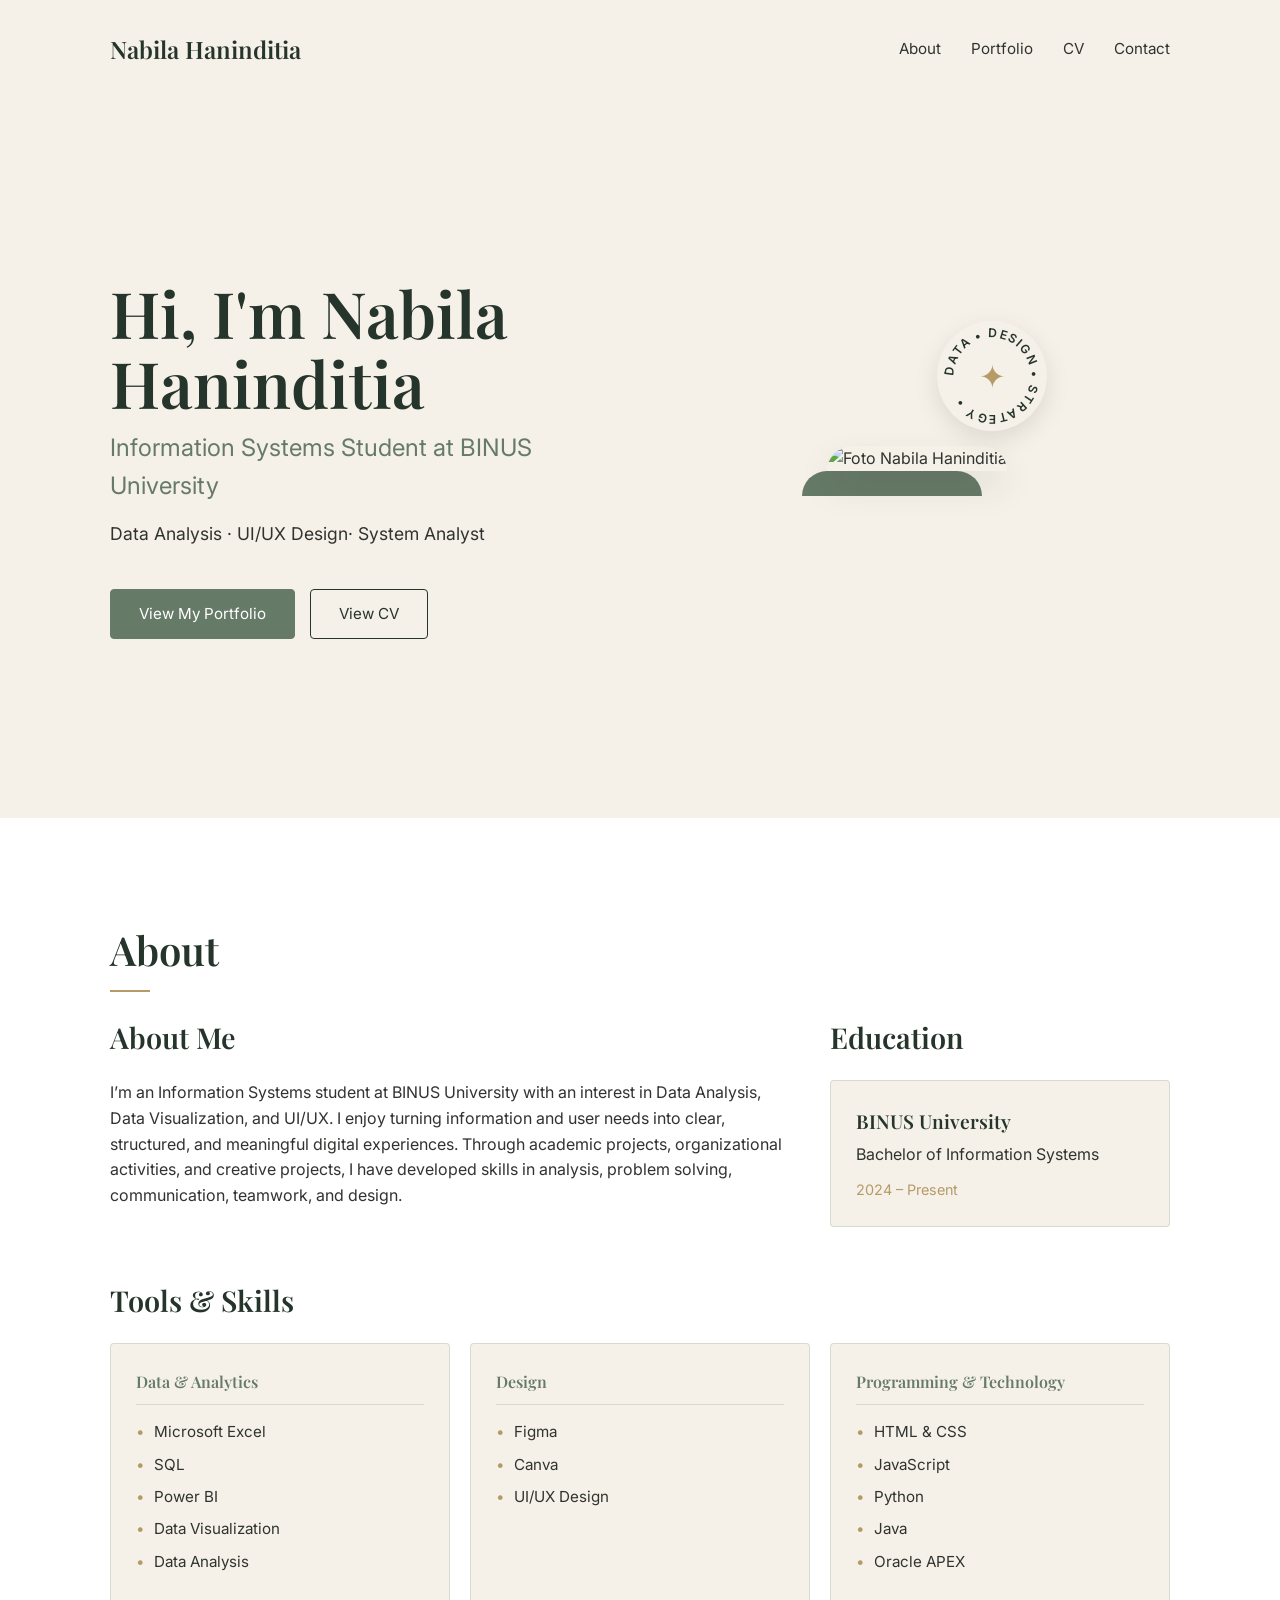
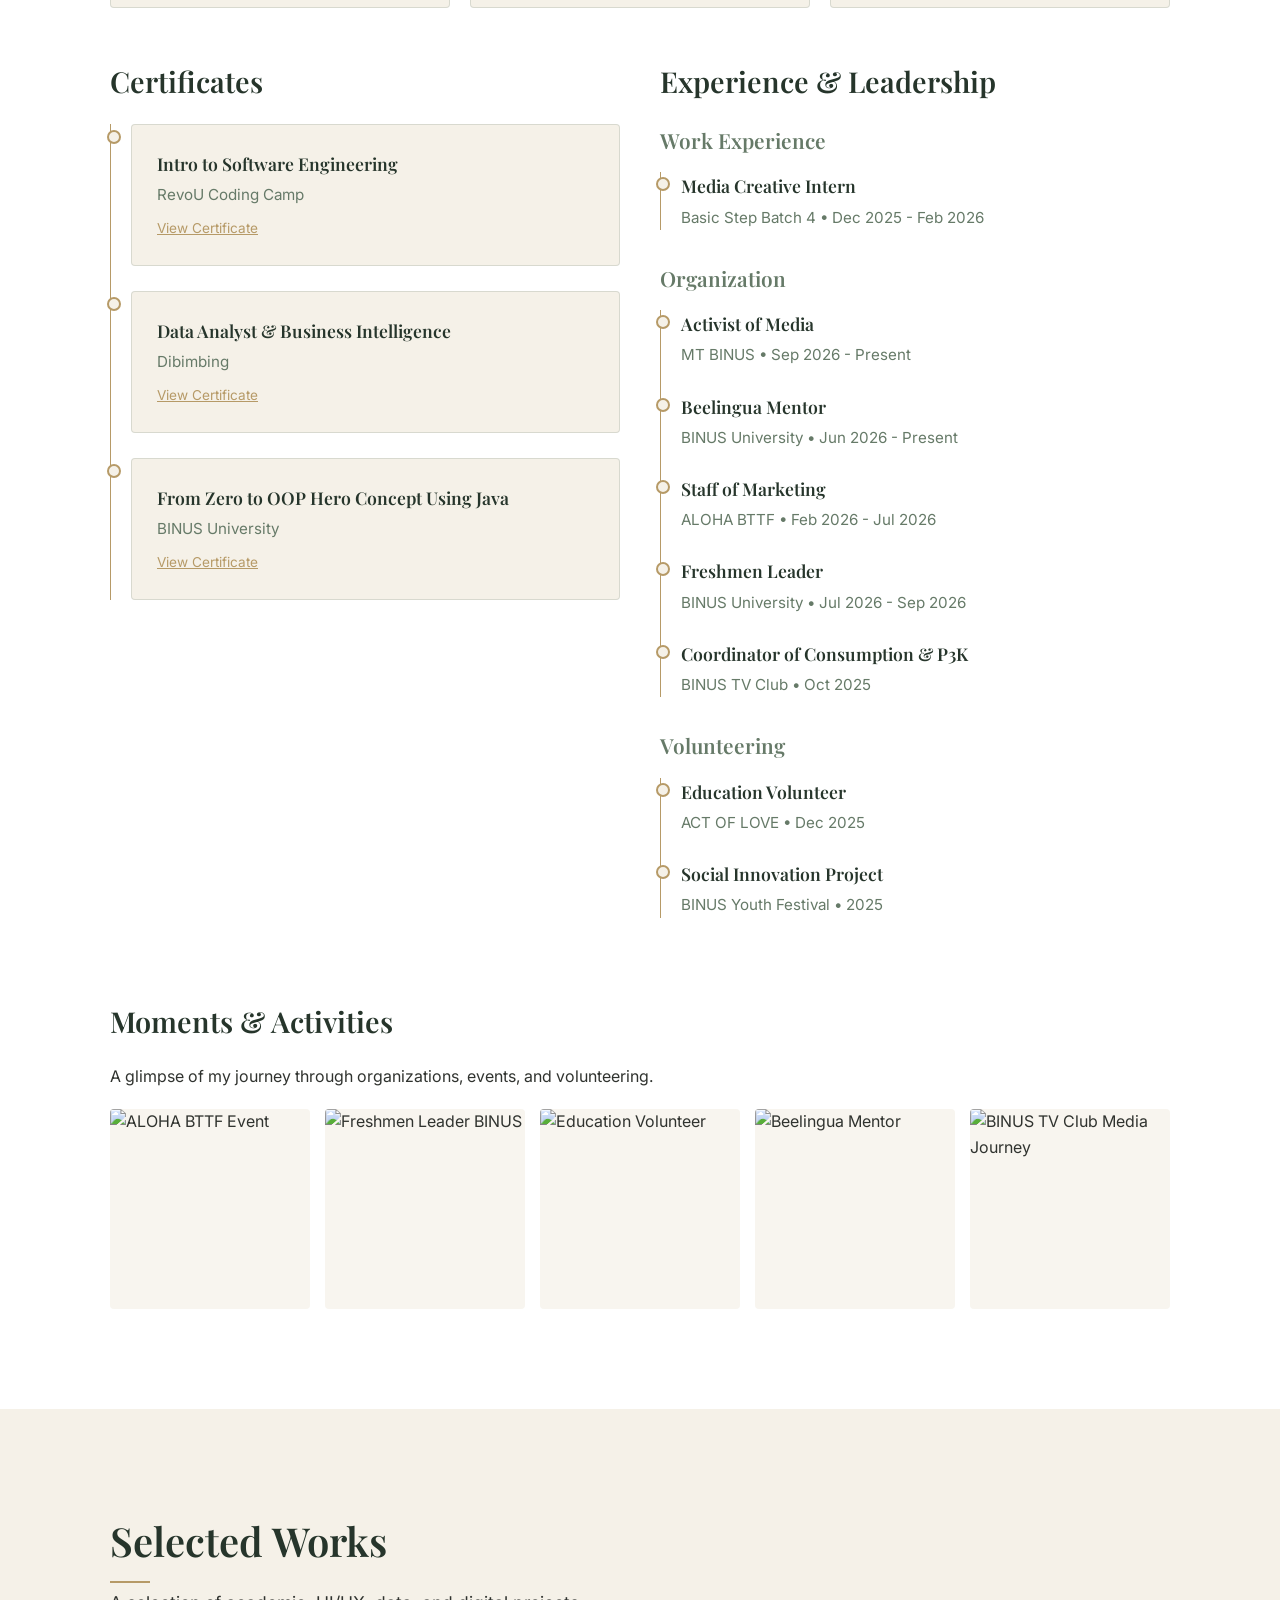
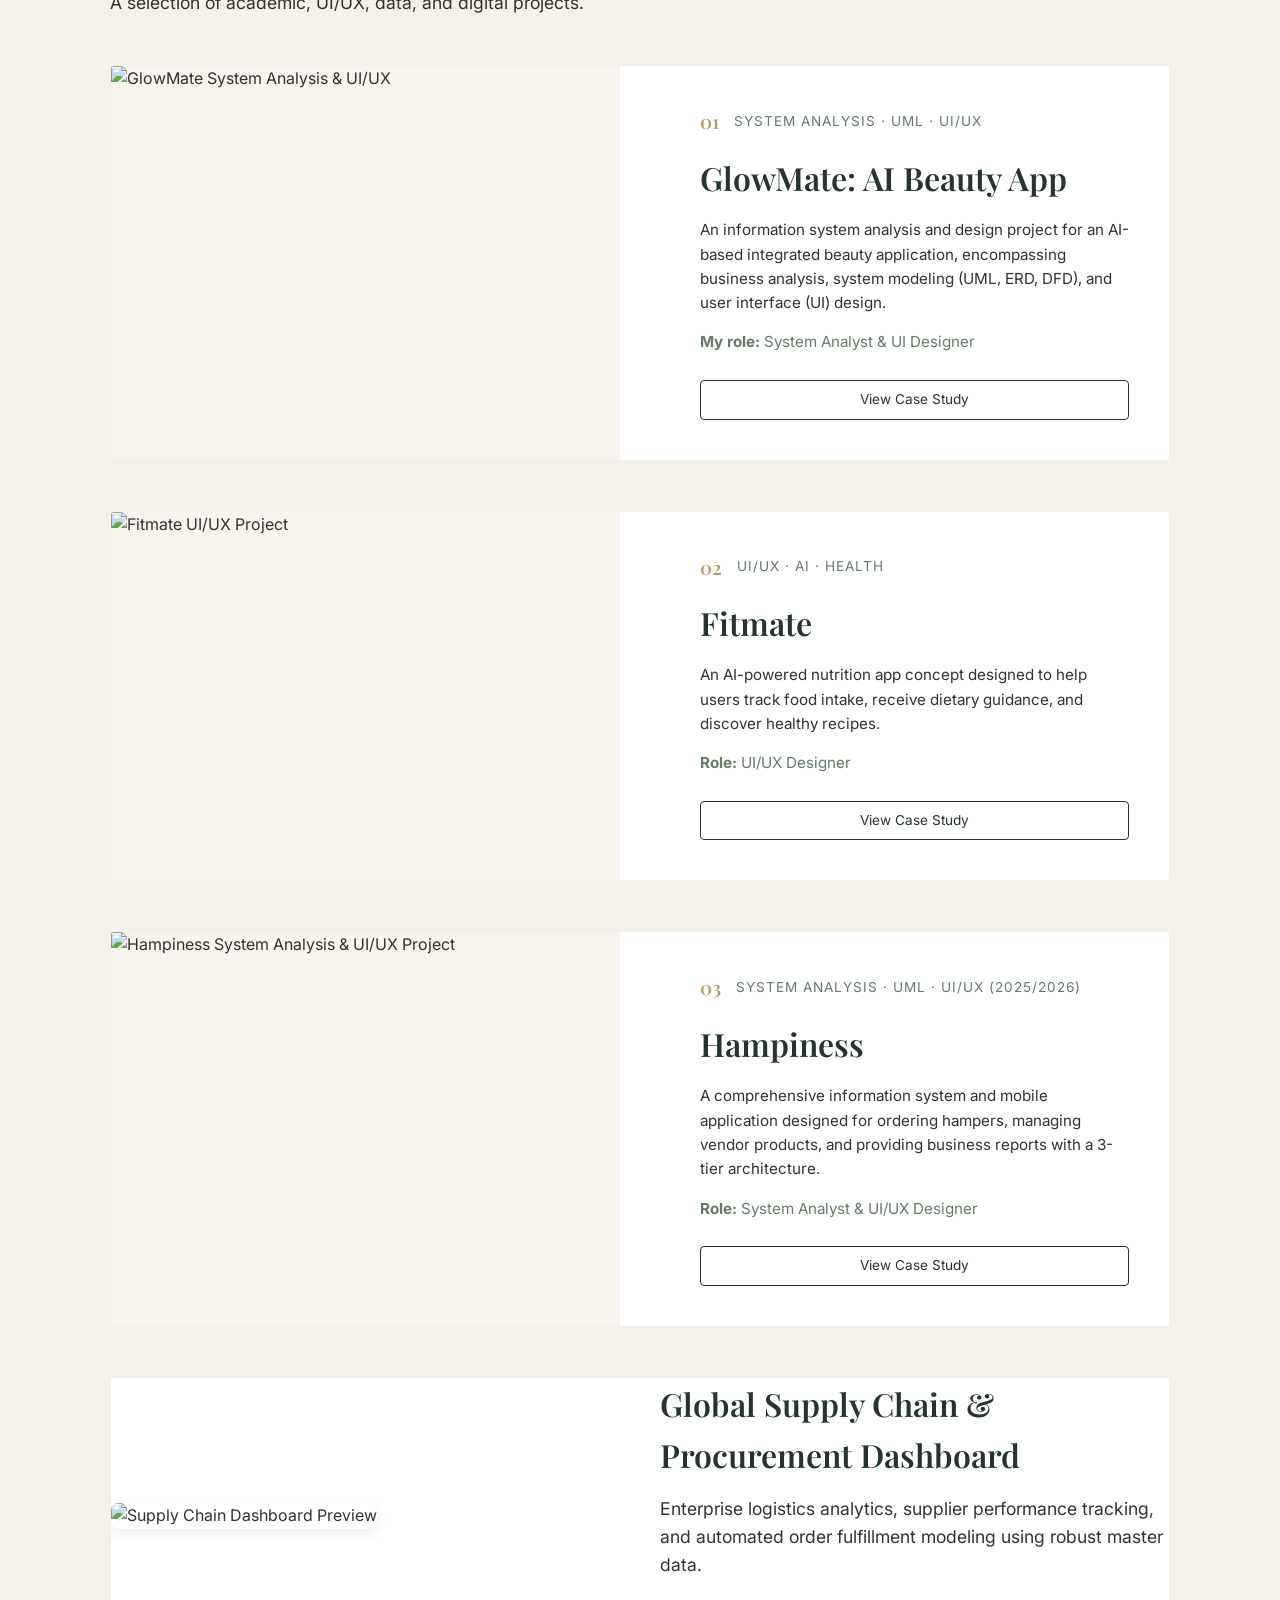
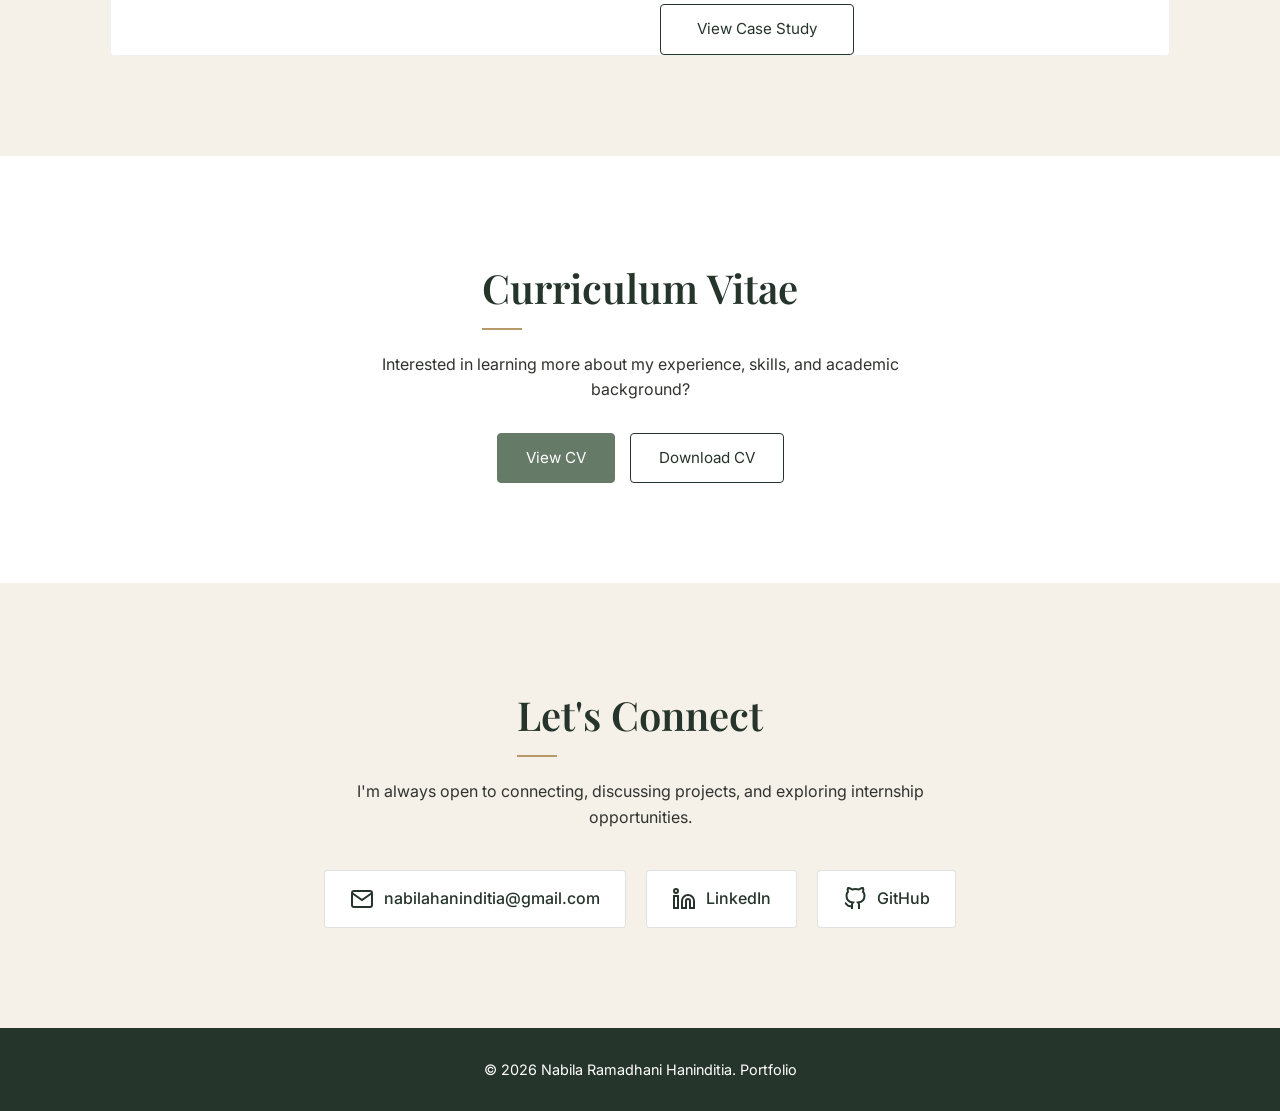
==== index.html @ 264c18af "Add files via upload" ====
<!DOCTYPE html>
<html lang="en">

<head>
    <meta charset="UTF-8">
    <meta name="viewport" content="width=device-width, initial-scale=1.0">
    <title>Nabila Haninditia | Portfolio</title>

    <!-- Google Fonts: Playfair Display (Serif) & Inter (Sans-serif) -->
    <link rel="preconnect" href="https://fonts.googleapis.com">
    <link rel="preconnect" href="https://fonts.gstatic.com" crossorigin>
    <link
        href="https://fonts.googleapis.com/css2?family=Inter:wght@300;400;500&family=Playfair+Display:wght@400;500;600;700&display=swap"
        rel="stylesheet">

    <!-- CSS Link -->
    <link rel="stylesheet" href="style.css">
</head>

<body>

    <!-- NAVBAR (Tidak sticky, scroll natural) -->
    <header class="header" id="header">
        <div class="nav-container">
            <!-- Teks Logo Diubah -->
            <a href="#" class="logo">Nabila Haninditia</a>

            <!-- Mobile Menu Toggle -->
            <div class="menu-toggle" id="mobile-menu">
                <span class="bar"></span>
                <span class="bar"></span>
                <span class="bar"></span>
            </div>

            <nav class="nav-menu" id="nav-menu">
                <ul class="nav-links">
                    <li><a href="#about" class="nav-link">About</a></li>
                    <li><a href="#portfolio" class="nav-link">Portfolio</a></li>
                    <li><a href="#cv" class="nav-link">CV</a></li>
                    <li><a href="#contact" class="nav-link">Contact</a></li>
                </ul>
            </nav>
        </div>
    </header>

    <main>
        <!-- HERO SECTION DENGAN FOTO -->
        <section id="hero" class="hero-section fade-in">
            <div class="hero-content">
                <div class="hero-text">
                    <h1>Hi, I'm Nabila Haninditia</h1>
                    <h2 class="subtitle">Information Systems Student at BINUS University</h2>
                    <p class="focus-areas">Data Analysis · UI/UX Design· System Analyst</p>
                    <div class="hero-buttons">
                        <a href="#portfolio" class="btn btn-primary">View My Portfolio</a>
                        <a href="assets/Nabila_Haninditia_CV.pdf" target="_blank" class="btn btn-outline">View CV</a>
                    </div>
                </div>

                <!-- Tempat Foto Kamu -->
                <!-- Tempat Foto Kamu Bergaya Arch -->
                <div class="hero-image">
                    <div class="image-wrapper">
                        <!-- Foto -->
                        <img src="assets/profile.jpg" alt="Foto Nabila Haninditia">

                        <!-- Circular Badge / Stempel -->
                        <div class="badge">
                            <!-- SVG untuk Teks Melingkar -->
                            <svg viewBox="0 0 100 100" width="100" height="100">
                                <defs>
                                    <path id="circlePath"
                                        d="M 50, 50 m -35, 0 a 35,35 0 1,1 70,0 a 35,35 0 1,1 -70,0" />
                                </defs>
                                <text font-size="11" font-weight="600" fill="#26352B" letter-spacing="1.5">
                                    <textPath href="#circlePath" startOffset="0%">
                                        DATA &bull; DESIGN &bull; STRATEGY &bull;
                                    </textPath>
                                </text>
                            </svg>
                            <!-- Ikon Bintang di Tengah -->
                            <div class="badge-icon">✦</div>
                        </div>
                    </div>
                </div>
        </section>

        <!-- ABOUT SECTION -->
        <section id="about" class="about-section">
            <div class="container">
                <h2 class="section-title fade-in">About</h2>

                <div class="about-grid">
                    <!-- About Me -->
                    <div class="about-block fade-in">
                        <h3>About Me</h3>
                        <p>I’m an Information Systems student at BINUS University with an interest in Data Analysis,
                            Data Visualization, and UI/UX. I enjoy turning information and user needs into clear,
                            structured, and meaningful digital experiences. Through academic projects, organizational
                            activities, and creative projects, I have developed skills in analysis, problem solving,
                            communication, teamwork, and design.</p>
                    </div>

                    <!-- Education -->
                    <div class="about-block fade-in">
                        <h3>Education</h3>
                        <div class="card education-card">
                            <h4>BINUS University</h4>
                            <p>Bachelor of Information Systems</p>
                            <span class="date">2024 – Present</span>
                        </div>
                    </div>
                </div>

                <!-- Tools & Skills -->
                <div class="about-block fade-in" style="margin-bottom: 50px;">
                    <h3>Tools & Skills</h3>
                    <div class="skills-grid">
                        <div class="skill-card">
                            <h4>Data & Analytics</h4>
                            <ul>
                                <li>Microsoft Excel</li>
                                <li>SQL</li>
                                <li>Power BI</li>
                                <li>Data Visualization</li>
                                <li>Data Analysis</li>
                            </ul>
                        </div>
                        <div class="skill-card">
                            <h4>Design</h4>
                            <ul>
                                <li>Figma</li>
                                <li>Canva</li>
                                <li>UI/UX Design</li>
                            </ul>
                        </div>
                        <div class="skill-card">
                            <h4>Programming & Technology</h4>
                            <ul>
                                <li>HTML & CSS</li>
                                <li>JavaScript</li>
                                <li>Python</li>
                                <li>Java</li>
                                <li>Oracle APEX</li>
                            </ul>
                        </div>
                    </div>
                </div>

                <div class="experience-cert-grid">
                    <!-- Certificates -->
                    <div class="about-block fade-in">
                        <h3>Certificates</h3>
                        <div class="timeline">
                            <div class="timeline-item card">
                                <h4>Intro to Software Engineering</h4>
                                <p>RevoU Coding Camp</p>
                                <a href="assets/cert_revou.pdf" class="inline-link">View Certificate</a>
                            </div>
                            <div class="timeline-item card">
                                <h4>Data Analyst & Business Intelligence</h4>
                                <p>Dibimbing</p>
                                <a href="assets/cert_dibimbing.pdf" class="inline-link">View Certificate</a>
                            </div>
                            <div class="timeline-item card">
                                <h4>From Zero to OOP Hero Concept Using Java</h4>
                                <p>BINUS University</p>
                                <a href="assets/cert_binus.pdf" class="inline-link">View Certificate</a>
                            </div>
                        </div>
                    </div>

                    <!-- Experience, Organization & Volunteering -->
                    <div class="about-block fade-in">
                        <h3>Experience & Leadership</h3>

                        <!-- Work Experience -->
                        <h4 class="sub-heading">Work Experience</h4>
                        <div class="timeline">
                            <div class="timeline-item">
                                <h4>Media Creative Intern</h4>
                                <p>Basic Step Batch 4 &bull; Dec 2025 - Feb 2026</p>
                            </div>
                        </div>

                        <!-- Organization -->
                        <h4 class="sub-heading mt-2">Organization</h4>
                        <div class="timeline">
                            <div class="timeline-item">
                                <h4>Activist of Media</h4>
                                <p>MT BINUS &bull; Sep 2026 - Present</p>
                            </div>
                            <div class="timeline-item">
                                <h4>Beelingua Mentor</h4>
                                <p>BINUS University &bull; Jun 2026 - Present</p>
                            </div>
                            <div class="timeline-item">
                                <h4>Staff of Marketing</h4>
                                <p>ALOHA BTTF &bull; Feb 2026 - Jul 2026</p>
                            </div>
                            <div class="timeline-item">
                                <h4>Freshmen Leader</h4>
                                <p>BINUS University &bull; Jul 2026 - Sep 2026</p>
                            </div>
                            <div class="timeline-item">
                                <h4>Coordinator of Consumption & P3K</h4>
                                <p>BINUS TV Club &bull; Oct 2025</p>
                            </div>
                        </div>

                        <!-- Volunteering -->
                        <h4 class="sub-heading mt-2">Volunteering</h4>
                        <div class="timeline">
                            <div class="timeline-item">
                                <h4>Education Volunteer</h4>
                                <p>ACT OF LOVE &bull; Dec 2025</p>
                            </div>
                            <div class="timeline-item">
                                <h4>Social Innovation Project</h4>
                                <p>BINUS Youth Festival &bull; 2025</p>
                            </div>
                        </div>
                    </div>
                </div>

                <!-- Bagian Gallery / Dokumentasi -->
                <div class="about-block fade-in mt-2" style="margin-top: 50px;">
                    <h3>Moments & Activities</h3>
                    <p style="margin-bottom: 20px;">A glimpse of my journey through organizations, events, and
                        volunteering.</p>
                    <div class="gallery-grid">
                        <!-- Foto 1 (Bisa diisi foto ALOHA) -->
                        <div class="gallery-item">
                            <img src="assets/aloha.jpg" alt="ALOHA BTTF Event">
                        </div>
                        <!-- Foto 2 (Bisa diisi foto Freshmen Leader) -->
                        <div class="gallery-item">
                            <img src="assets/freshmen.jpg" alt="Freshmen Leader BINUS">
                        </div>
                        <!-- Foto 3 (Bisa diisi foto Volunteer) -->
                        <div class="gallery-item">
                            <img src="assets/volunteer.jpg" alt="Education Volunteer">
                        </div>
                        <!-- Foto 4 (Bisa diisi foto Beelingua / Kepanitiaan lain) -->
                        <div class="gallery-item">
                            <img src="assets/beelingua.jpg" alt="Beelingua Mentor">
                        </div>
                        <!-- Foto 5 (Bisa diisi foto BINUS TV Club) -->
                        <div class="gallery-item">
                            <img src="assets/binustv.jpg" alt="BINUS TV Club Media Journey">
                        </div>
                    </div>
                </div>
        </section>

        <!-- PORTFOLIO SECTION -->
        <section id="portfolio" class="portfolio-section">
            <div class="container">
                <div class="portfolio-header fade-in">
                    <h2 class="section-title">Selected Works</h2>
                    <p class="section-subtitle">A selection of academic, UI/UX, data, and digital projects.</p>
                </div>

                <div class="projects-grid">
                    <!-- Project 1 -->
                    <div class="project-card fade-in">
                        <div class="project-img-wrapper">
                            <!-- Ganti dengan gambar preview UI GlowMate di folder assets -->
                            <img src="assets/glowmate_preview.jpg" alt="GlowMate System Analysis & UI/UX">
                        </div>
                        <div class="project-content">
                            <div class="project-meta">
                                <span class="project-num">01</span>
                                <span class="project-cat">System Analysis · UML · UI/UX</span>
                            </div>
                            <h3>GlowMate: AI Beauty App</h3>
                            <p>An information system analysis and design project for an AI-based integrated beauty application, encompassing business analysis, system modeling (UML, ERD, DFD), and user interface (UI) design.</p>
                            <p class="role"><strong>My role:</strong> System Analyst & UI Designer</p>

                            <!-- Tombol langsung membuka halaman porto -->
                            <a href="glowmate.html" class="btn btn-outline btn-sm">View Case Study</a>
                                
                        </div>
                    </div>
                    <!-- Project 2 -->
                    <div class="project-card fade-in">
                        <div class="project-img-wrapper">
                            <!-- Masukkan gambar preview Fitmate kamu ke folder assets, misal namanya fitmate.png -->
                            <img src="assets/fitmate.png" alt="Fitmate UI/UX Project">
                        </div>
                        <div class="project-content">
                            <div class="project-meta">
                                <span class="project-num">02</span>
                                <span class="project-cat">UI/UX · AI · Health </span>
                            </div>
                            <h3>Fitmate</h3>
                            <p>An AI-powered nutrition app concept designed to help users track food intake, receive
                                dietary guidance, and discover healthy recipes.</p>

                            <!-- Tambahan detail role & contributors dari desainmu -->
                            <p class="role">
                                <strong>Role:</strong> UI/UX Designer<br>
                            </p>

                            <!-- Tombol langsung membuka file PDF lokal -->
                            <a href="fitmate.html" class="btn btn-outline btn-sm">View Case Study</a>
                        </div>
                    </div>

                    <!-- Project 4 -->

                    <div class="project-card fade-in">
                        <div class="project-img-wrapper">
                            <!-- Simpan screenshot cover Hampiness di folder assets, misal namanya hampiness.png -->
                            <img src="assets/hampiness.png" alt="Hampiness System Analysis & UI/UX Project">
                        </div>
                        <div class="project-content">
                            <div class="project-meta">
                                <span class="project-num">03</span>
                                <span class="project-cat">System Analysis · UML · UI/UX (2025/2026)</span>
                            </div>
                            <h3>Hampiness</h3>
                            <p>A comprehensive information system and mobile application designed for ordering hampers,
                                managing vendor products, and providing business reports with a 3-tier architecture.</p>

                            <!-- Detail Anggota Kelompok dari Laporanmu -->
                            <p class="role">
                                <strong>Role:</strong> System Analyst & UI/UX Designer<br>
                            </p>

                            <!-- Kamu bisa arahkan ke file PDF laporan Hampiness atau Link Figma-nya -->
                            <a href="hampiness.html" class="btn btn-outline btn-sm">View Case Study</a>
                        </div>
                    </div>

                   <!-- KARTU PROYEK: SUPPLY CHAIN (GAMBAR DI KIRI, TEKS DI KANAN) -->
                <div class="project-card" style="display: flex; align-items: center; gap: 40px; flex-wrap: wrap;">
                <!-- Preview Gambar di Kiri -->
                <div class="project-img-container" style="flex: 1; min-width: 300px;">
                    <img src="assets/supplychain_dashboard.png" alt="Supply Chain Dashboard Preview" style="width: 100%; height: auto; border-radius: 8px; box-shadow: 0 4px 12px rgba(0,0,0,0.08);">
                </div>
                
                <!-- Teks & Tombol di Kanan -->
                <div class="project-info" style="flex: 1; min-width: 280px;">
                    <h3 style="font-size: 2rem; margin-bottom: 15px; color: var(--dark-green);">Global Supply Chain & Procurement Dashboard</h3>
                    <p style="font-size: 1.1rem; line-height: 1.6; margin-bottom: 25px; color: var(--text-color);">
                        Enterprise logistics analytics, supplier performance tracking, and automated order fulfillment modeling using robust master data.
                    </p>
                    <div>
                        <div style="margin-top: 25px;">
    <a href="supplychain.html" class="btn btn-outline" style="display: inline-block; padding: 12px 36px;">View Case Study</a>
</div>
                    </div>
                </div>
            </div>
                   
        </section>

        <!-- CV SECTION -->
        <section id="cv" class="cv-section fade-in">
            <div class="container cv-container">
                <h2 class="section-title">Curriculum Vitae</h2>
                <p>Interested in learning more about my experience, skills, and academic background?</p>
                <div class="cv-buttons">
                    <a href="assets/Nabila_Haninditia_CV.pdf" target="_blank" class="btn btn-primary">View CV</a>
                    <a href="assets/Nabila_Haninditia_CV.pdf" download="Nabila_Haninditia_CV.pdf"
                        class="btn btn-outline">Download CV</a>
                </div>
            </div>
        </section>

        <!-- CONTACT SECTION -->
        <section id="contact" class="contact-section fade-in">
            <div class="container contact-container">
                <h2 class="section-title">Let's Connect</h2>
                <p>I'm always open to connecting, discussing projects, and exploring internship opportunities.</p>

                <div class="contact-links">
                    <a href="mailto:nabilahaninditia@gmail.com" class="contact-card">
                        <!-- Email Icon SVG -->
                        <svg width="24" height="24" viewBox="0 0 24 24" fill="none" stroke="currentColor"
                            stroke-width="2">
                            <path d="M4 4h16c1.1 0 2 .9 2 2v12c0 1.1-.9 2-2 2H4c-1.1 0-2-.9-2-2V6c0-1.1.9-2 2-2z">
                            </path>
                            <polyline points="22,6 12,13 2,6"></polyline>
                        </svg>
                        nabilahaninditia@gmail.com
                    </a>
                    <a href="https://www.linkedin.com/in/nabila-haninditia-0bb2b2326/" target="_blank"
                        class="contact-card">
                        <!-- LinkedIn Icon SVG -->
                        <svg width="24" height="24" viewBox="0 0 24 24" fill="none" stroke="currentColor"
                            stroke-width="2">
                            <path d="M16 8a6 6 0 0 1 6 6v7h-4v-7a2 2 0 0 0-2-2 2 2 0 0 0-2 2v7h-4v-7a6 6 0 0 1 6-6z">
                            </path>
                            <rect x="2" y="9" width="4" height="12"></rect>
                            <circle cx="4" cy="4" r="2"></circle>
                        </svg>
                        LinkedIn
                    </a>
                    <a href="https://github.com/" target="_blank" class="contact-card">
                        <!-- GitHub Icon SVG -->
                        <svg width="24" height="24" viewBox="0 0 24 24" fill="none" stroke="currentColor"
                            stroke-width="2">
                            <path
                                d="M9 19c-5 1.5-5-2.5-7-3m14 6v-3.87a3.37 3.37 0 0 0-.94-2.61c3.14-.35 6.44-1.54 6.44-7A5.44 5.44 0 0 0 20 4.77 5.07 5.07 0 0 0 19.91 1S18.73.65 16 2.48a13.38 13.38 0 0 0-7 0C6.27.65 5.09 1 5.09 1A5.07 5.07 0 0 0 5 4.77a5.44 5.44 0 0 0-1.5 3.78c0 5.42 3.3 6.61 6.44 7A3.37 3.37 0 0 0 9 18.13V22">
                            </path>
                        </svg>
                        GitHub
                    </a>
                </div>
            </div>
        </section>
    </main>

    <footer class="footer">
        <p>&copy; 2026 Nabila Ramadhani Haninditia. Portfolio </p>
    </footer>

    <!-- JavaScript Link -->
    <script src="script.js"></script>
</body>

</html>
---- style.css ----
/* --- CSS VARIABLES (Color Palette & Fonts) --- */
:root {
    --bg-color: #F5F1E8;
    /* Warm cream */
    --primary-color: #667A68;
    /* Sage green */
    --dark-green: #26352B;
    /* Muted dark green */
    --gold: #B69A67;
    /* Soft gold */
    --text-color: #30332F;
    /* Dark charcoal */
    --white: #FFFFFF;

    --font-heading: 'Playfair Display', serif;
    --font-body: 'Inter', sans-serif;

    --border-radius: 4px;
    --transition: all 0.3s ease;
}

/* --- RESET & BASE STYLES --- */
* {
    margin: 0;
    padding: 0;
    box-sizing: border-box;
}

body {
    font-family: var(--font-body);
    background-color: var(--bg-color);
    color: var(--text-color);
    line-height: 1.6;
    overflow-x: hidden;
}

html {
    scroll-behavior: smooth;
}

a {
    text-decoration: none;
    color: inherit;
    transition: var(--transition);
}

ul {
    list-style: none;
}

.container {
    max-width: 1100px;
    margin: 0 auto;
    padding: 0 20px;
}

/* --- TYPOGRAPHY --- */
h1,
h2,
h3,
h4,
.logo {
    font-family: var(--font-heading);
    color: var(--dark-green);
    font-weight: 600;
}

.section-title {
    font-size: 2.5rem;
    margin-bottom: 2rem;
    position: relative;
    display: inline-block;
}

.section-title::after {
    content: '';
    position: absolute;
    bottom: -10px;
    left: 0;
    width: 40px;
    height: 2px;
    background-color: var(--gold);
}

.section-subtitle {
    font-size: 1.1rem;
    color: var(--text-color);
    margin-bottom: 3rem;
    margin-top: -1rem;
}

/* --- NAVBAR (Not Sticky) --- */
.header {
    background-color: transparent;
    padding: 30px 0;
    width: 100%;
}

.nav-container {
    max-width: 1100px;
    margin: 0 auto;
    padding: 0 20px;
    display: flex;
    justify-content: space-between;
    align-items: center;
}

.logo {
    font-size: 1.5rem;
    color: var(--dark-green);
}

.nav-menu .nav-links {
    display: flex;
    gap: 30px;
}

.nav-link {
    font-size: 0.95rem;
    position: relative;
    padding-bottom: 5px;
}

.nav-link::after {
    content: '';
    position: absolute;
    width: 0;
    height: 1px;
    bottom: 0;
    left: 0;
    background-color: var(--primary-color);
    transition: var(--transition);
}

.nav-link:hover::after,
.nav-link.active::after {
    width: 100%;
}

.nav-link.active {
    color: var(--primary-color);
}

.menu-toggle {
    display: none;
    flex-direction: column;
    cursor: pointer;
    gap: 5px;
}

.menu-toggle .bar {
    width: 25px;
    height: 2px;
    background-color: var(--dark-green);
    transition: var(--transition);
}

/* --- BUTTONS --- */
.btn {
    display: inline-block;
    padding: 12px 28px;
    font-size: 0.95rem;
    border-radius: var(--border-radius);
    cursor: pointer;
    transition: var(--transition);
    text-align: center;
}

.btn-primary {
    background-color: var(--primary-color);
    color: var(--white);
    border: 1px solid var(--primary-color);
}

.btn-primary:hover {
    background-color: var(--dark-green);
    border-color: var(--dark-green);
}

.btn-outline {
    background-color: transparent;
    color: var(--dark-green);
    border: 1px solid var(--dark-green);
}

.btn-outline:hover {
    background-color: var(--dark-green);
    color: var(--white);
}

.btn-sm {
    padding: 8px 20px;
    font-size: 0.85rem;
}

/* --- HERO SECTION --- */
.hero-section {
    min-height: 80vh;
    display: flex;
    align-items: center;
    padding: 0 20px;
    max-width: 1100px;
    margin: 0 auto;
}

.hero-content {
    display: flex;
    align-items: center;
    justify-content: space-between;
    gap: 50px;
    width: 100%;
}

.hero-text {
    flex: 1.2;
}

.hero-content h1 {
    font-size: 4rem;
    margin-bottom: 10px;
    line-height: 1.1;
}

.hero-content .subtitle {
    font-size: 1.5rem;
    font-weight: 400;
    color: var(--primary-color);
    margin-bottom: 15px;
    font-family: var(--font-body);
}

.hero-content .focus-areas {
    font-size: 1.1rem;
    margin-bottom: 40px;
    color: var(--text-color);
}

.hero-buttons {
    display: flex;
    gap: 15px;
}

/* --- HERO SECTION IMAGE (ARCH STYLE) --- */
.hero-image {
    flex: 1;
    display: flex;
    justify-content: center;
    align-items: center;
    padding-right: 30px;
}

.image-wrapper {
    position: relative;
    display: inline-block;
}

/* Latar Belakang Arch (Lengkungan Sage Green) */
.image-wrapper::before {
    content: '';
    position: absolute;
    width: 100%;
    height: 100%;
    background-color: var(--primary-color);
    border-radius: 150px 150px 0 0;
    /* Ujung atas melengkung, bawah kotak */
    top: 25px;
    left: -25px;
    z-index: 0;
}

.image-wrapper img {
    width: 300px;
    height: 400px;
    object-fit: cover;
    border-radius: 150px 150px 0 0;
    /* Mengikuti lengkungan */
    position: relative;
    z-index: 1;
    box-shadow: 0 15px 35px rgba(38, 53, 43, 0.1);
}

/* Badge Stempel Melingkar */
.badge {
    position: absolute;
    right: -40px;
    bottom: 40px;
    width: 110px;
    height: 110px;
    background-color: var(--bg-color);
    /* Warna putih/cream */
    border-radius: 50%;
    z-index: 2;
    display: flex;
    align-items: center;
    justify-content: center;
    box-shadow: 0 8px 25px rgba(0, 0, 0, 0.1);
}

/* Animasi putar untuk teks di stempel */
.badge svg {
    position: absolute;
    width: 100%;
    height: 100%;
    animation: spinText 15s linear infinite;
}

.badge-icon {
    color: var(--gold);
    /* Bintang warna emas */
    font-size: 2rem;
    position: relative;
    z-index: 3;
}

/* Keyframe untuk putaran */
@keyframes spinText {
    0% {
        transform: rotate(0deg);
    }

    100% {
        transform: rotate(360deg);
    }
}

/* --- ABOUT SECTION --- */
.about-section {
    padding: 100px 0;
    background-color: var(--white);
}

.about-grid {
    display: grid;
    grid-template-columns: 2fr 1fr;
    gap: 40px;
    margin-bottom: 50px;
}

.about-block h3 {
    font-size: 1.8rem;
    margin-bottom: 20px;
    color: var(--dark-green);
}

.card {
    background-color: var(--bg-color);
    padding: 25px;
    border: 1px solid rgba(102, 122, 104, 0.2);
    border-radius: var(--border-radius);
    transition: var(--transition);
}

.card:hover {
    transform: translateY(-5px);
    box-shadow: 0 10px 20px rgba(38, 53, 43, 0.05);
}

.education-card h4 {
    font-size: 1.2rem;
    margin-bottom: 5px;
}

.education-card .date {
    display: block;
    margin-top: 10px;
    font-size: 0.9rem;
    color: var(--gold);
}

.skills-grid {
    display: grid;
    grid-template-columns: repeat(auto-fit, minmax(250px, 1fr));
    gap: 20px;
}

.skill-card {
    background-color: var(--bg-color);
    padding: 25px;
    border: 1px solid rgba(102, 122, 104, 0.2);
    border-radius: var(--border-radius);
}

.skill-card h4 {
    margin-bottom: 15px;
    color: var(--primary-color);
    border-bottom: 1px solid rgba(102, 122, 104, 0.2);
    padding-bottom: 10px;
}

.skill-card ul li {
    margin-bottom: 8px;
    font-size: 0.95rem;
    display: flex;
    align-items: center;
}

.skill-card ul li::before {
    content: '•';
    color: var(--gold);
    margin-right: 10px;
}

.experience-cert-grid {
    display: grid;
    grid-template-columns: 1fr 1fr;
    gap: 40px;
}

.timeline {
    border-left: 1px solid var(--gold);
    padding-left: 20px;
    margin-bottom: 30px;
}

.timeline-item {
    position: relative;
    margin-bottom: 25px;
}

.timeline-item::before {
    content: '';
    position: absolute;
    left: -25.5px;
    top: 5px;
    width: 10px;
    height: 10px;
    background-color: var(--bg-color);
    border: 2px solid var(--gold);
    border-radius: 50%;
}

.timeline-item h4 {
    font-size: 1.1rem;
    margin-bottom: 5px;
}

.timeline-item p {
    font-size: 0.95rem;
    color: var(--primary-color);
}

.inline-link {
    font-size: 0.85rem;
    color: var(--gold);
    text-decoration: underline;
    margin-top: 10px;
    display: inline-block;
}

.inline-link:hover {
    color: var(--dark-green);
}

.sub-heading {
    font-size: 1.3rem;
    margin-bottom: 15px;
    color: var(--primary-color);
}

.mt-2 {
    margin-top: 2rem;
}

/* --- GALLERY SECTION --- */
.gallery-grid {
    display: grid;
    grid-template-columns: repeat(auto-fit, minmax(200px, 1fr));
    gap: 15px;
    margin-top: 20px;
}

.gallery-item {
    border-radius: var(--border-radius);
    overflow: hidden;
    height: 200px;
    background-color: rgba(182, 154, 103, 0.1);
}

.gallery-item img {
    width: 100%;
    height: 100%;
    object-fit: cover;
    transition: transform 0.5s ease;
}

.gallery-item:hover img {
    transform: scale(1.05);
}

/* --- PORTFOLIO SECTION --- */
.portfolio-section {
    padding: 100px 0;
}

.projects-grid {
    display: flex;
    flex-direction: column;
    gap: 50px;
}

.project-card {
    display: grid;
    grid-template-columns: 1fr 1fr;
    gap: 40px;
    background-color: var(--white);
    border: 1px solid rgba(102, 122, 104, 0.1);
    border-radius: var(--border-radius);
    overflow: hidden;
    transition: var(--transition);
}

.project-card:hover {
    transform: translateY(-5px);
    box-shadow: 0 15px 30px rgba(38, 53, 43, 0.05);
}

.project-img-wrapper {
    width: 100%;
    height: 100%;
    min-height: 300px;
    background-color: rgba(182, 154, 103, 0.1);
    position: relative;
    overflow: hidden;
}

.project-img-wrapper img {
    width: 100%;
    height: 100%;
    object-fit: cover;
    transition: transform 0.5s ease;
}

.project-card:hover .project-img-wrapper img {
    transform: scale(1.05);
}

.project-content {
    padding: 40px;
    display: flex;
    flex-direction: column;
    justify-content: center;
}

.project-meta {
    display: flex;
    align-items: center;
    gap: 15px;
    margin-bottom: 15px;
}

.project-num {
    font-family: var(--font-heading);
    font-size: 1.2rem;
    color: var(--gold);
    font-weight: 600;
}

.project-cat {
    font-size: 0.85rem;
    text-transform: uppercase;
    letter-spacing: 1px;
    color: var(--primary-color);
}

.project-content h3 {
    font-size: 2rem;
    margin-bottom: 15px;
}

.project-content p {
    margin-bottom: 15px;
    font-size: 0.95rem;
}

.project-content .role {
    color: var(--primary-color);
    margin-bottom: 25px;
}

/* --- CV SECTION --- */
.cv-section {
    padding: 100px 0;
    background-color: var(--white);
    text-align: center;
}

.cv-container p {
    max-width: 600px;
    margin: 0 auto 30px auto;
}

.cv-buttons {
    display: flex;
    justify-content: center;
    gap: 15px;
}

/* --- CONTACT SECTION --- */
.contact-section {
    padding: 100px 0;
    text-align: center;
}

.contact-container p {
    max-width: 600px;
    margin: 0 auto 40px auto;
}

.contact-links {
    display: flex;
    justify-content: center;
    gap: 20px;
    flex-wrap: wrap;
}

.contact-card {
    display: flex;
    align-items: center;
    gap: 10px;
    padding: 15px 25px;
    background-color: var(--white);
    border: 1px solid rgba(102, 122, 104, 0.2);
    border-radius: var(--border-radius);
    color: var(--dark-green);
    font-weight: 500;
    transition: var(--transition);
}

.contact-card:hover {
    background-color: var(--primary-color);
    color: var(--white);
    border-color: var(--primary-color);
    transform: translateY(-3px);
}

/* --- FOOTER --- */
.footer {
    text-align: center;
    padding: 30px;
    background-color: var(--dark-green);
    color: var(--white);
    font-size: 0.9rem;
}

/* --- ANIMATIONS --- */
.fade-in {
    opacity: 0;
    transform: translateY(30px);
    transition: opacity 0.8s ease, transform 0.8s ease;
}

.fade-in.visible {
    opacity: 1;
    transform: translateY(0);
}

/* --- RESPONSIVE DESIGN --- */
@media screen and (max-width: 900px) {

    .about-grid,
    .experience-cert-grid {
        grid-template-columns: 1fr;
    }

    .project-card {
        grid-template-columns: 1fr;
    }

    .project-img-wrapper {
        min-height: 250px;
    }
}

@media screen and (max-width: 768px) {
    .hero-content h1 {
        font-size: 3rem;
    }

    .menu-toggle {
        display: flex;
        z-index: 100;
    }

    .nav-menu {
        position: fixed;
        top: 0;
        right: -100%;
        width: 100%;
        height: 100vh;
        background-color: var(--bg-color);
        display: flex;
        flex-direction: column;
        justify-content: center;
        align-items: center;
        transition: 0.4s ease;
        z-index: 99;
    }

    .nav-menu.active {
        right: 0;
    }

    .nav-menu .nav-links {
        flex-direction: column;
        text-align: center;
        gap: 40px;
    }

    .nav-link {
        font-size: 1.5rem;
        font-family: var(--font-heading);
    }

    .menu-toggle.active .bar:nth-child(1) {
        transform: translateY(7px) rotate(45deg);
    }

    .menu-toggle.active .bar:nth-child(2) {
        opacity: 0;
    }

    .menu-toggle.active .bar:nth-child(3) {
        transform: translateY(-7px) rotate(-45deg);
    }
}

@media screen and (max-width: 480px) {

    .hero-buttons,
    .cv-buttons {
        flex-direction: column;
        width: 100%;
    }

    .contact-links {
        flex-direction: column;
    }

    .hero-content h1 {
        font-size: 2.5rem;
    }
}

/* --- UI SHOWCASE GRID (BERJAJAR 3) --- */
/* --- UI SHOWCASE GRID (MENYESUAIKAN JUMLAH ITEM & CENTERED) --- */
.ui-showcase-grid {
    display: flex;
    justify-content: center; /* Membuat konten di dalamnya otomatis rata tengah */
    align-items: center;
    gap: 30px; /* Jarak antar kotak HP */
    flex-wrap: wrap; /* Supaya turun ke bawah secara rapi jika diakses dari layar HP */
    margin: 40px 0;
}

.ui-showcase-item {
    background-color: var(--bg-color);
    padding: 15px;
    border-radius: var(--border-radius);
    text-align: center;
    border: 1px solid rgba(102, 122, 104, 0.15);
    width: 280px; /* Mengunci lebar kotak kartu agar seragam dan rapi */
}

.ui-showcase-item img {
    width: 100%;
    height: auto;
    border-radius: 4px;
}

.ui-showcase-item p {
    font-size: 0.9rem;
    color: var(--primary-color);
    margin-top: 12px;
    font-weight: 500;
}

/* Responsif untuk HP: Berubah jadi 1 kolom ke bawah jika layar sempit */
@media screen and (max-width: 768px) {
    .ui-showcase-grid {
        grid-template-columns: 1fr;
    }
}

/* --- DESKTOP DASHBOARD CONTAINER --- */
.desktop-showcase {
    background-color: var(--bg-color);
    padding: 15px;
    border-radius: var(--border-radius);
    margin: 40px 0;
    text-align: center;
    border: 1px solid rgba(102, 122, 104, 0.15);
}

.desktop-showcase img {
    width: 100%;
    height: auto; /* Menjaga agar tinggi gambar proporsional sesuai aslinya */
    max-height: none; /* Memastikan tidak ada batasan tinggi yang memotong gambar */
    object-fit: contain;
    border-radius: 4px;
    display: block;
}

.desktop-showcase p {
    font-size: 0.9rem;
    color: var(--primary-color);
    margin-top: 12px;
    font-weight: 500;
}
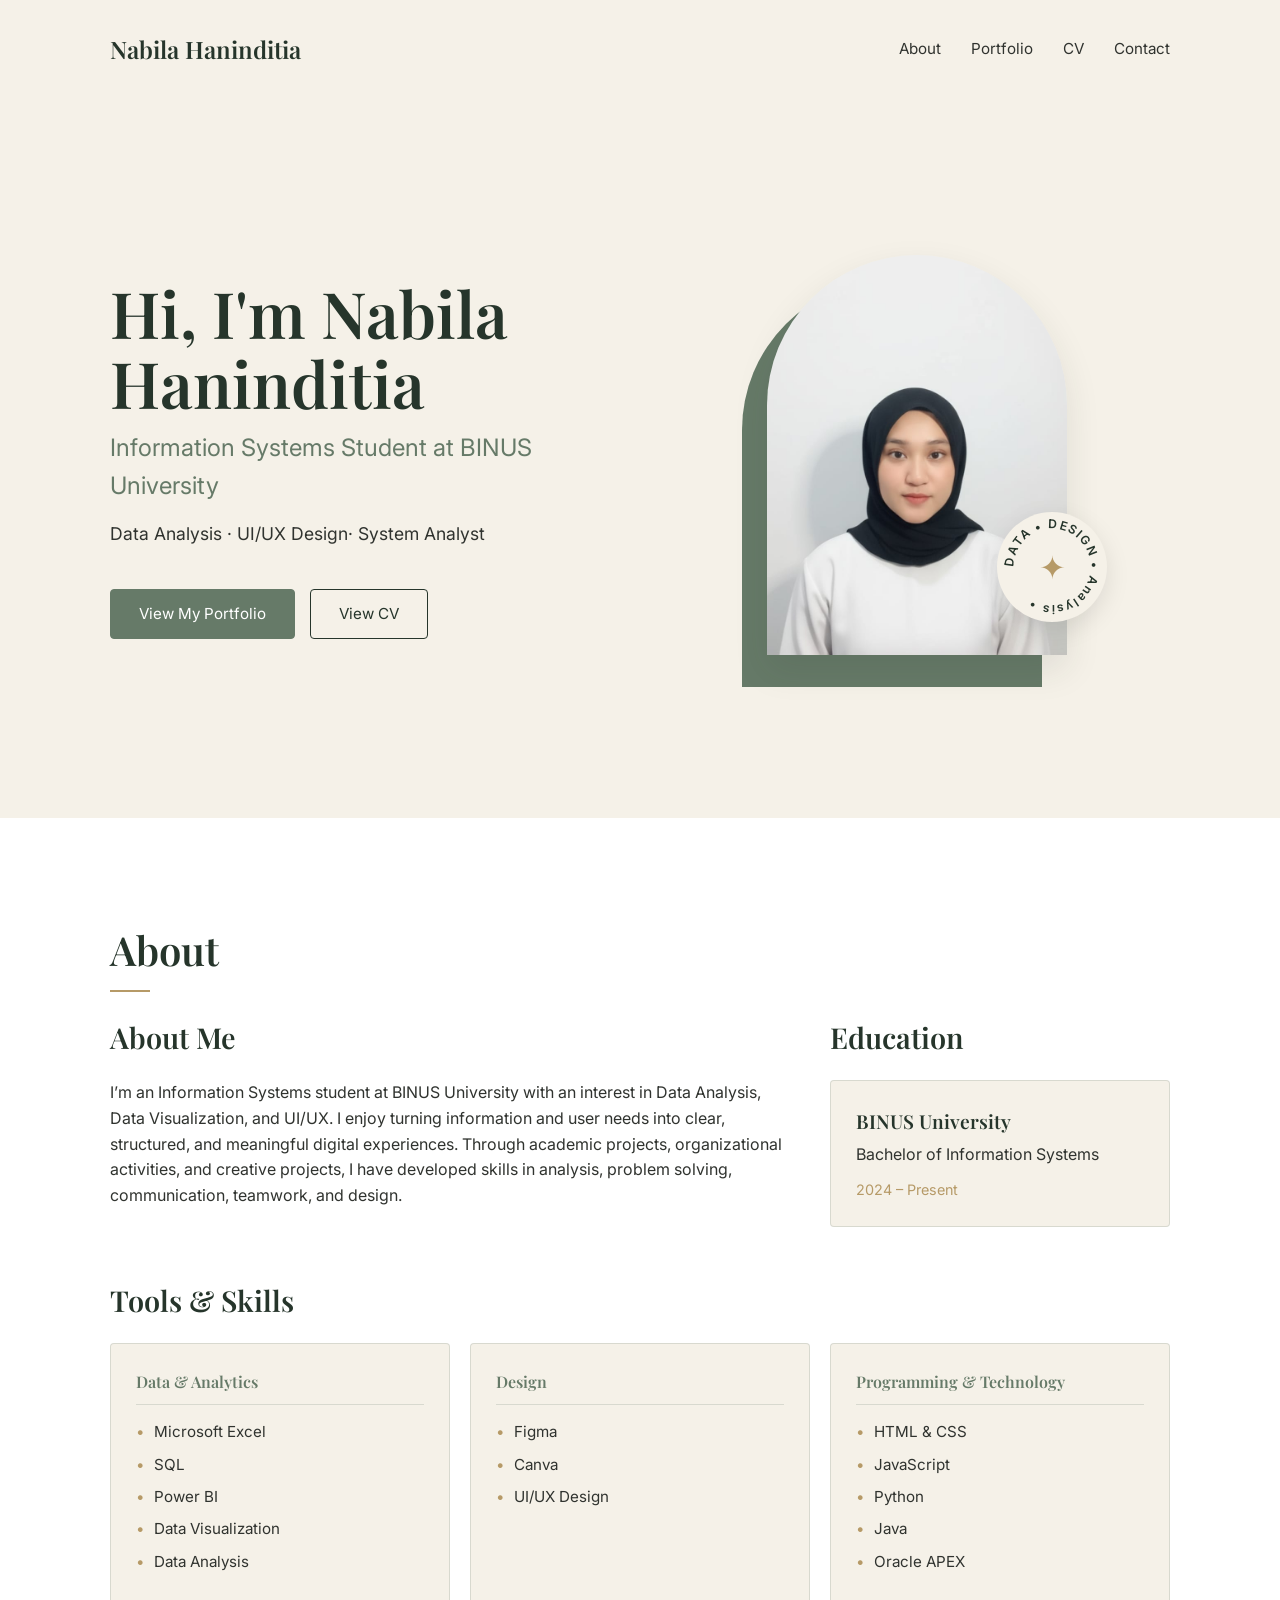
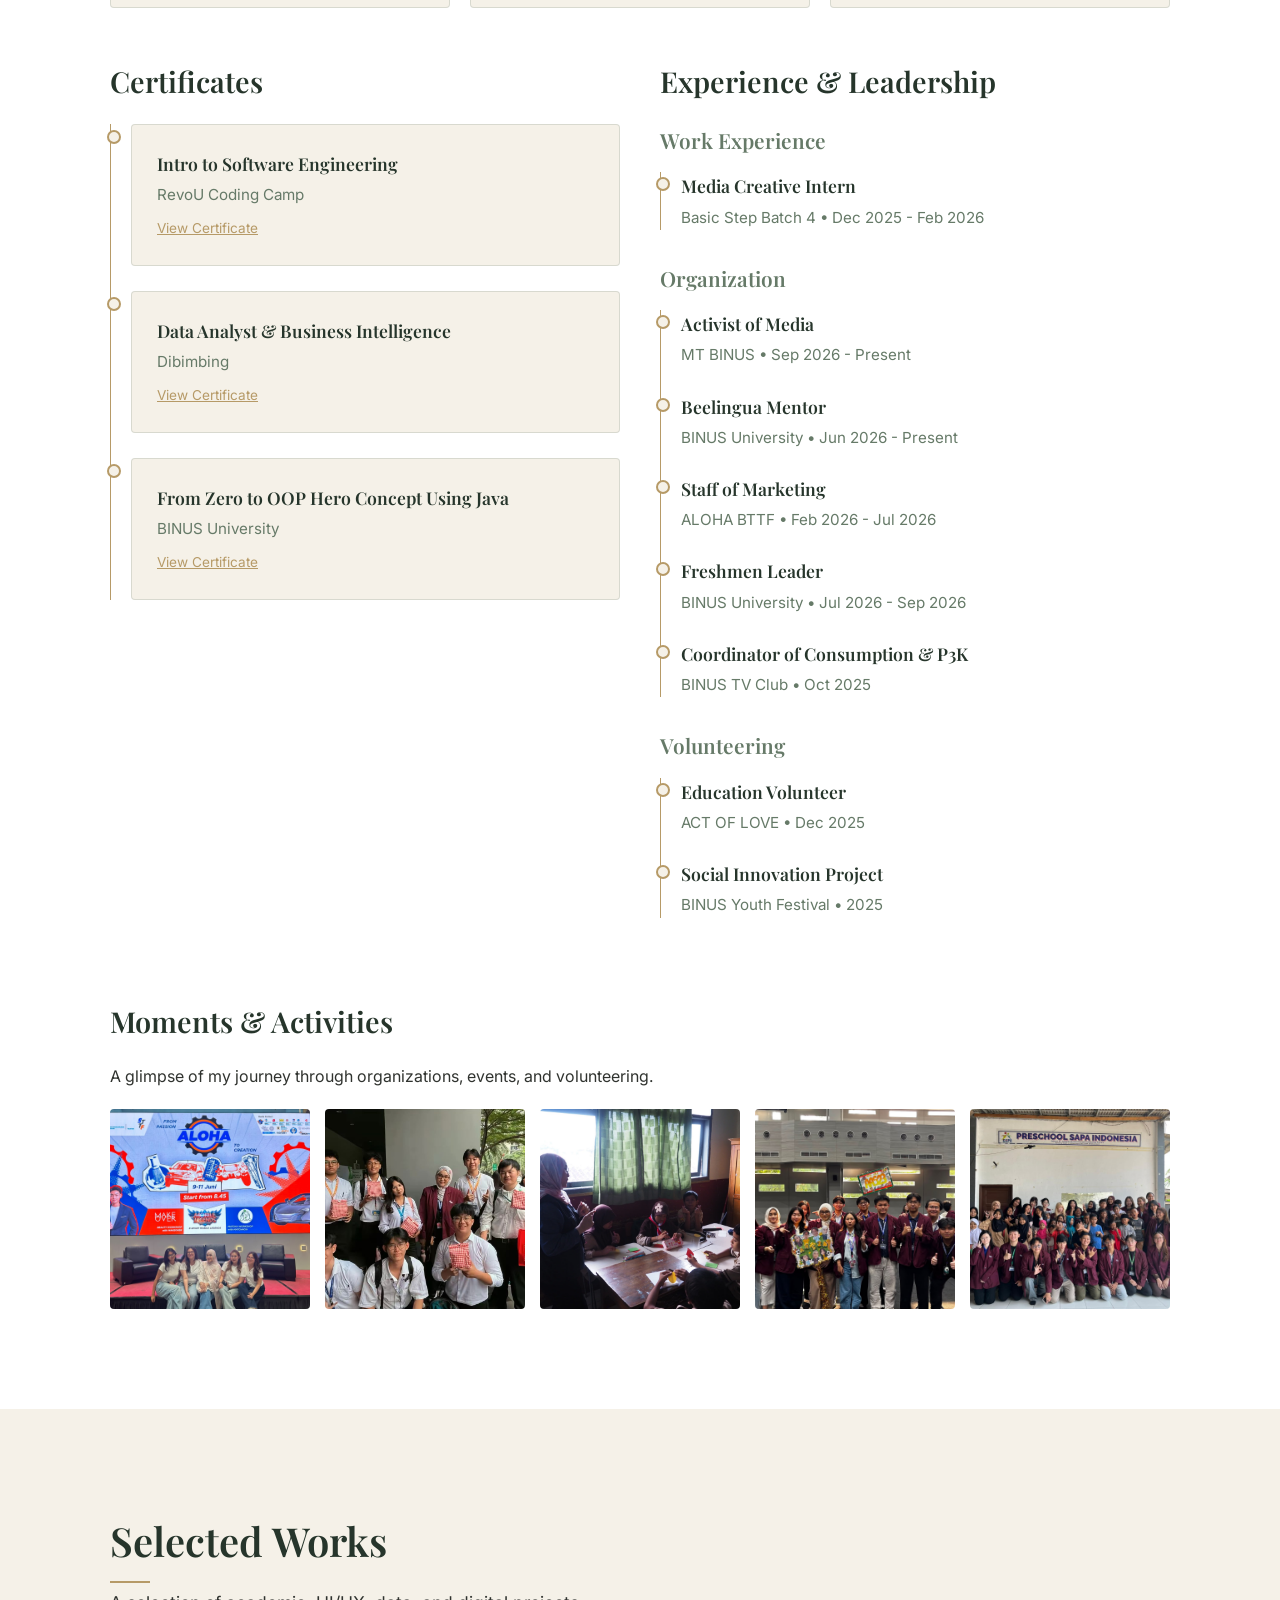
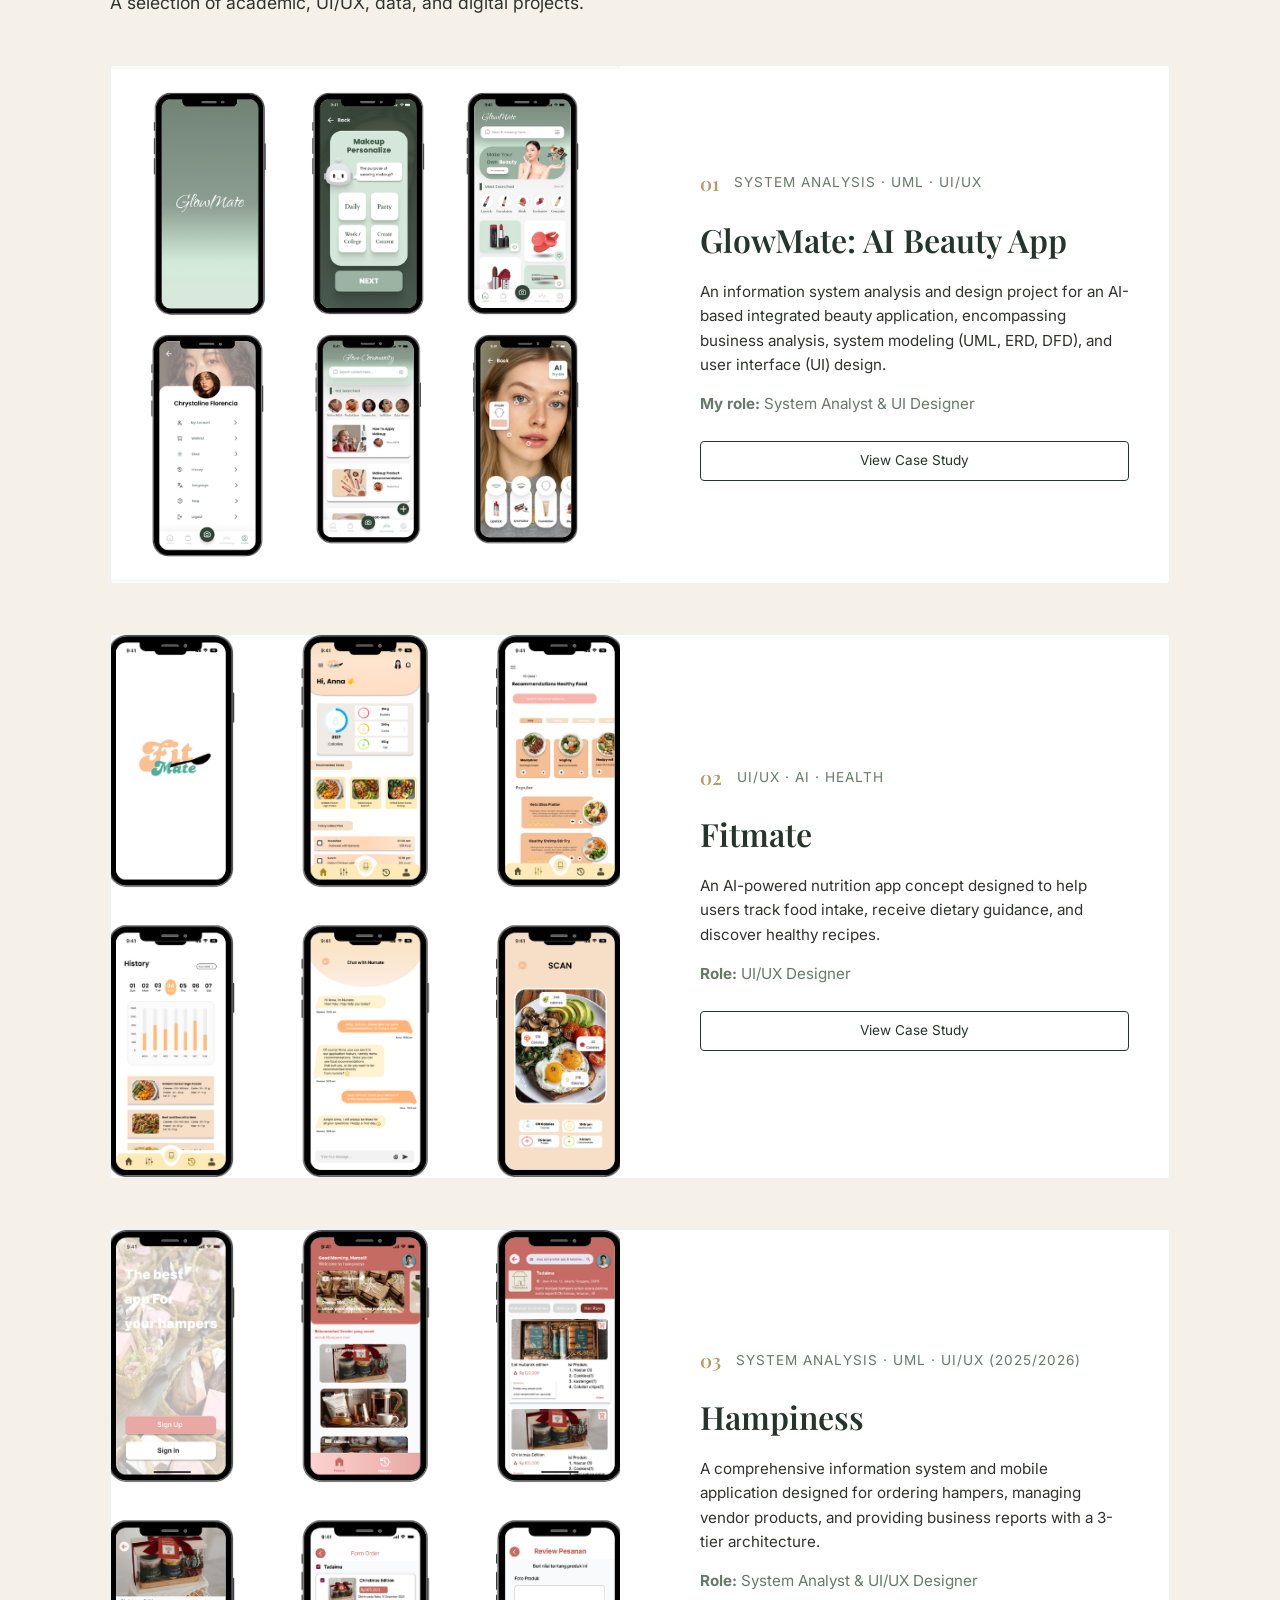
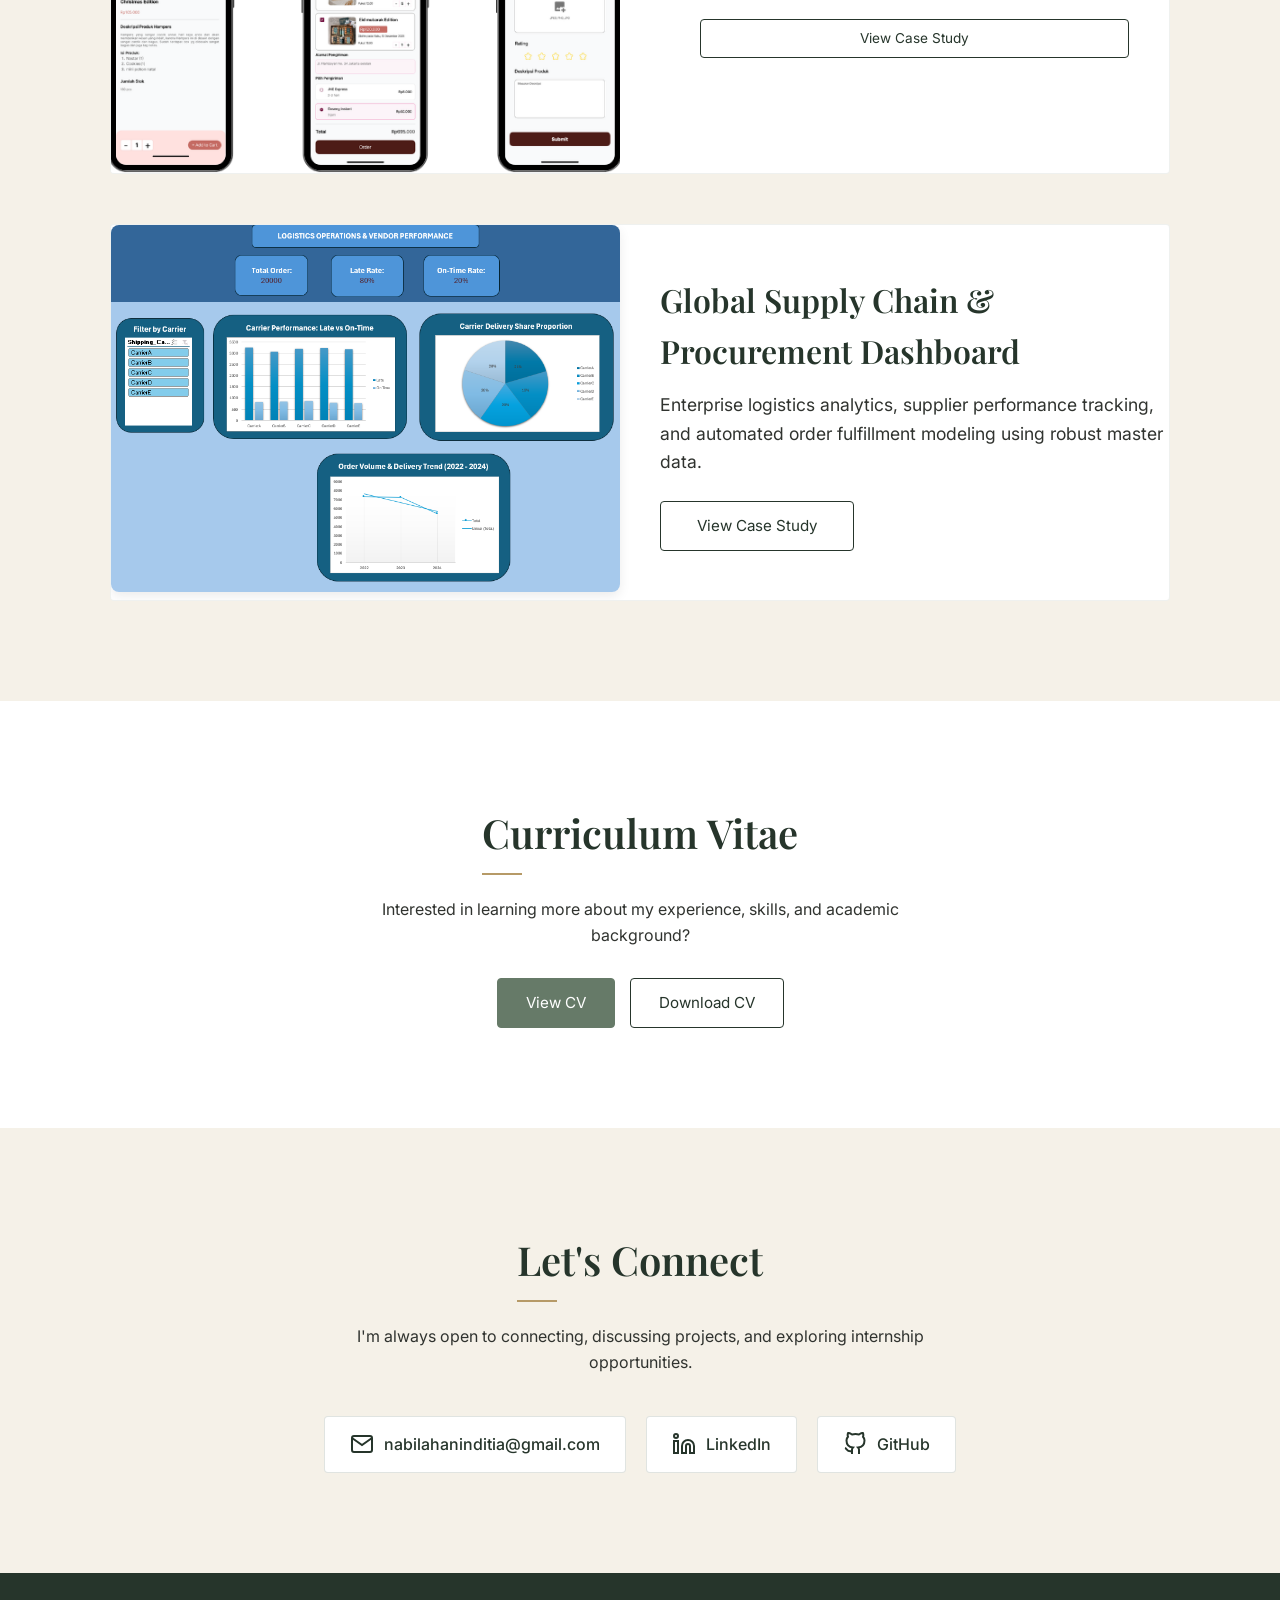
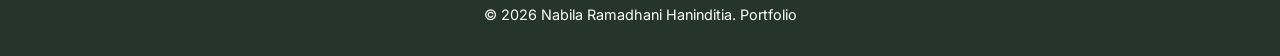
==== commit c8d4de09: "index.html" ====
--- a/index.html
+++ b/index.html
@@ -53,7 +53,7 @@
                     <p class="focus-areas">Data Analysis · UI/UX Design· System Analyst</p>
                     <div class="hero-buttons">
                         <a href="#portfolio" class="btn btn-primary">View My Portfolio</a>
-                        <a href="assets/Nabila_Haninditia_CV.pdf" target="_blank" class="btn btn-outline">View CV</a>
+                        <a href="assets/Nabila Haninditia_CV.pdf" target="_blank" class="btn btn-outline">View CV</a>
                     </div>
                 </div>
 
@@ -74,7 +74,7 @@
                                 </defs>
                                 <text font-size="11" font-weight="600" fill="#26352B" letter-spacing="1.5">
                                     <textPath href="#circlePath" startOffset="0%">
-                                        DATA &bull; DESIGN &bull; STRATEGY &bull;
+                                        DATA &bull; DESIGN &bull; Analysis &bull;
                                     </textPath>
                                 </text>
                             </svg>
@@ -421,4 +421,4 @@
     <script src="script.js"></script>
 </body>
 
-</html>+</html>
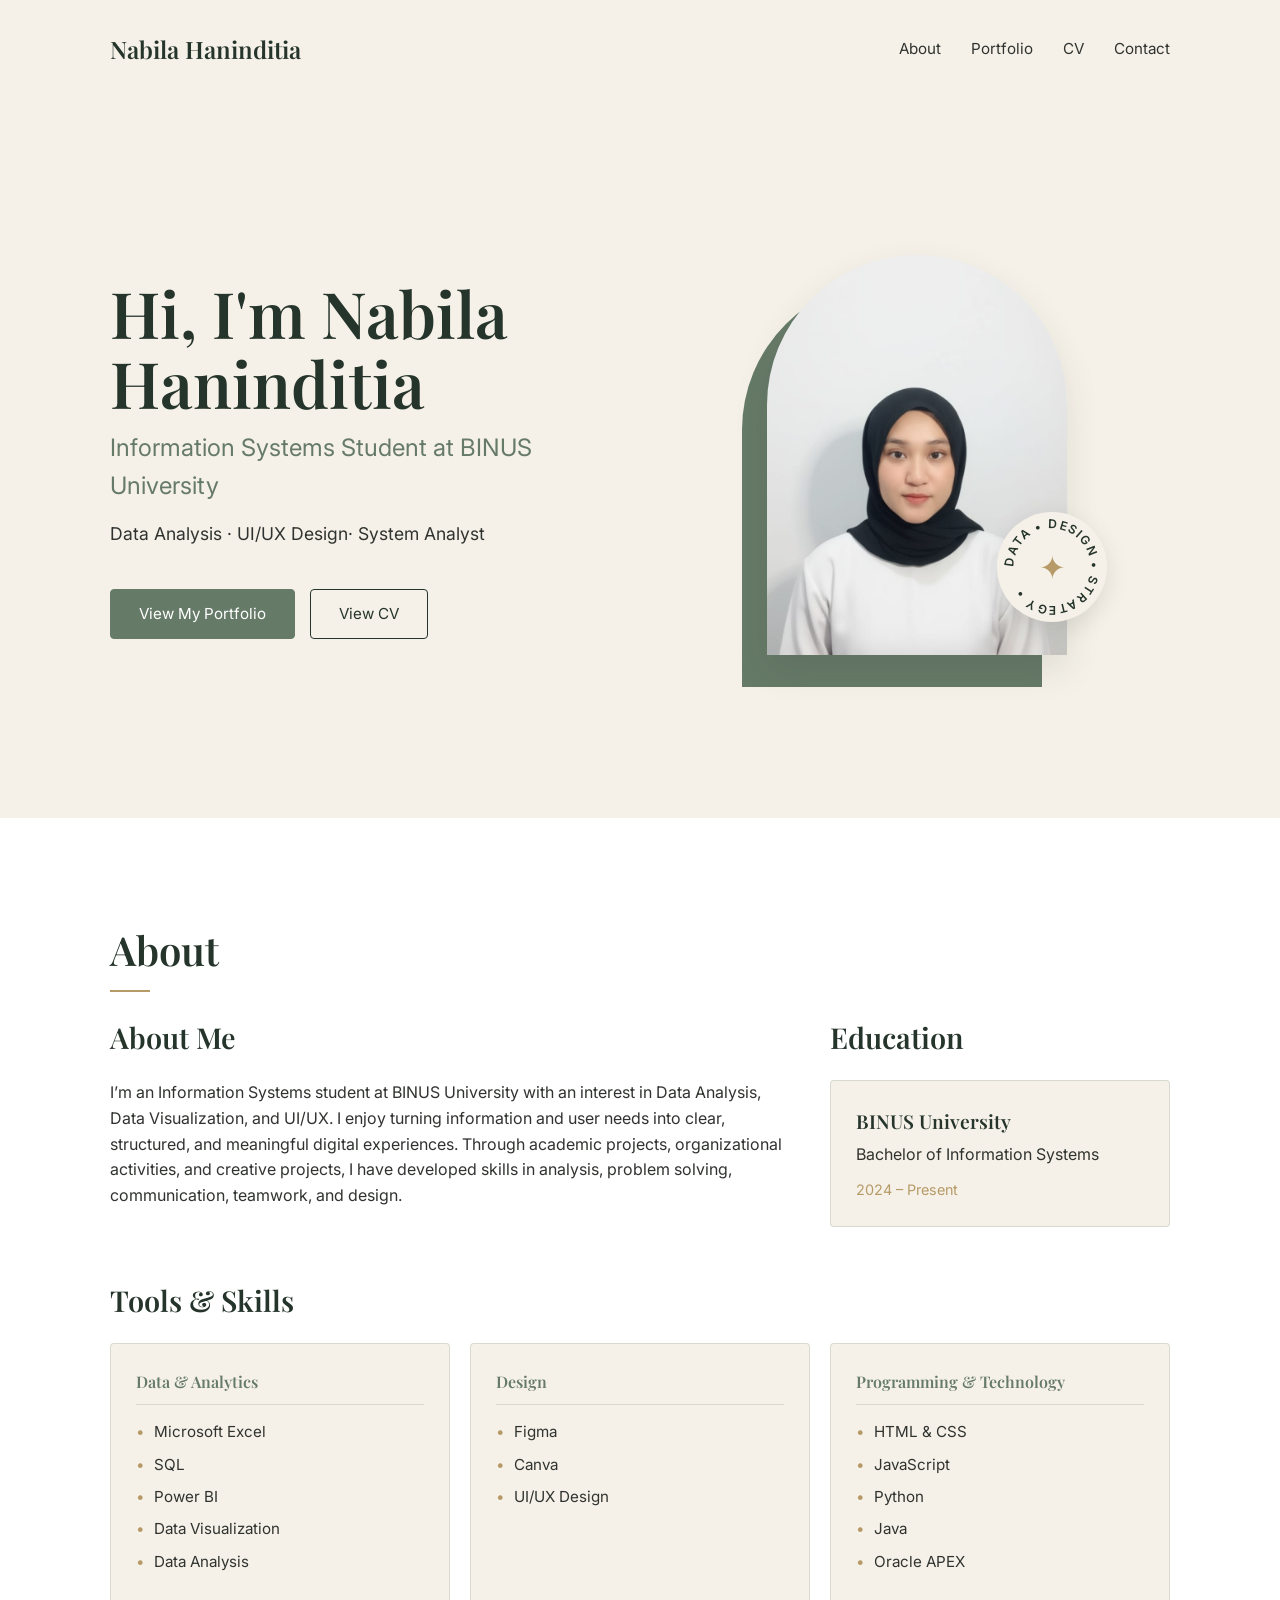
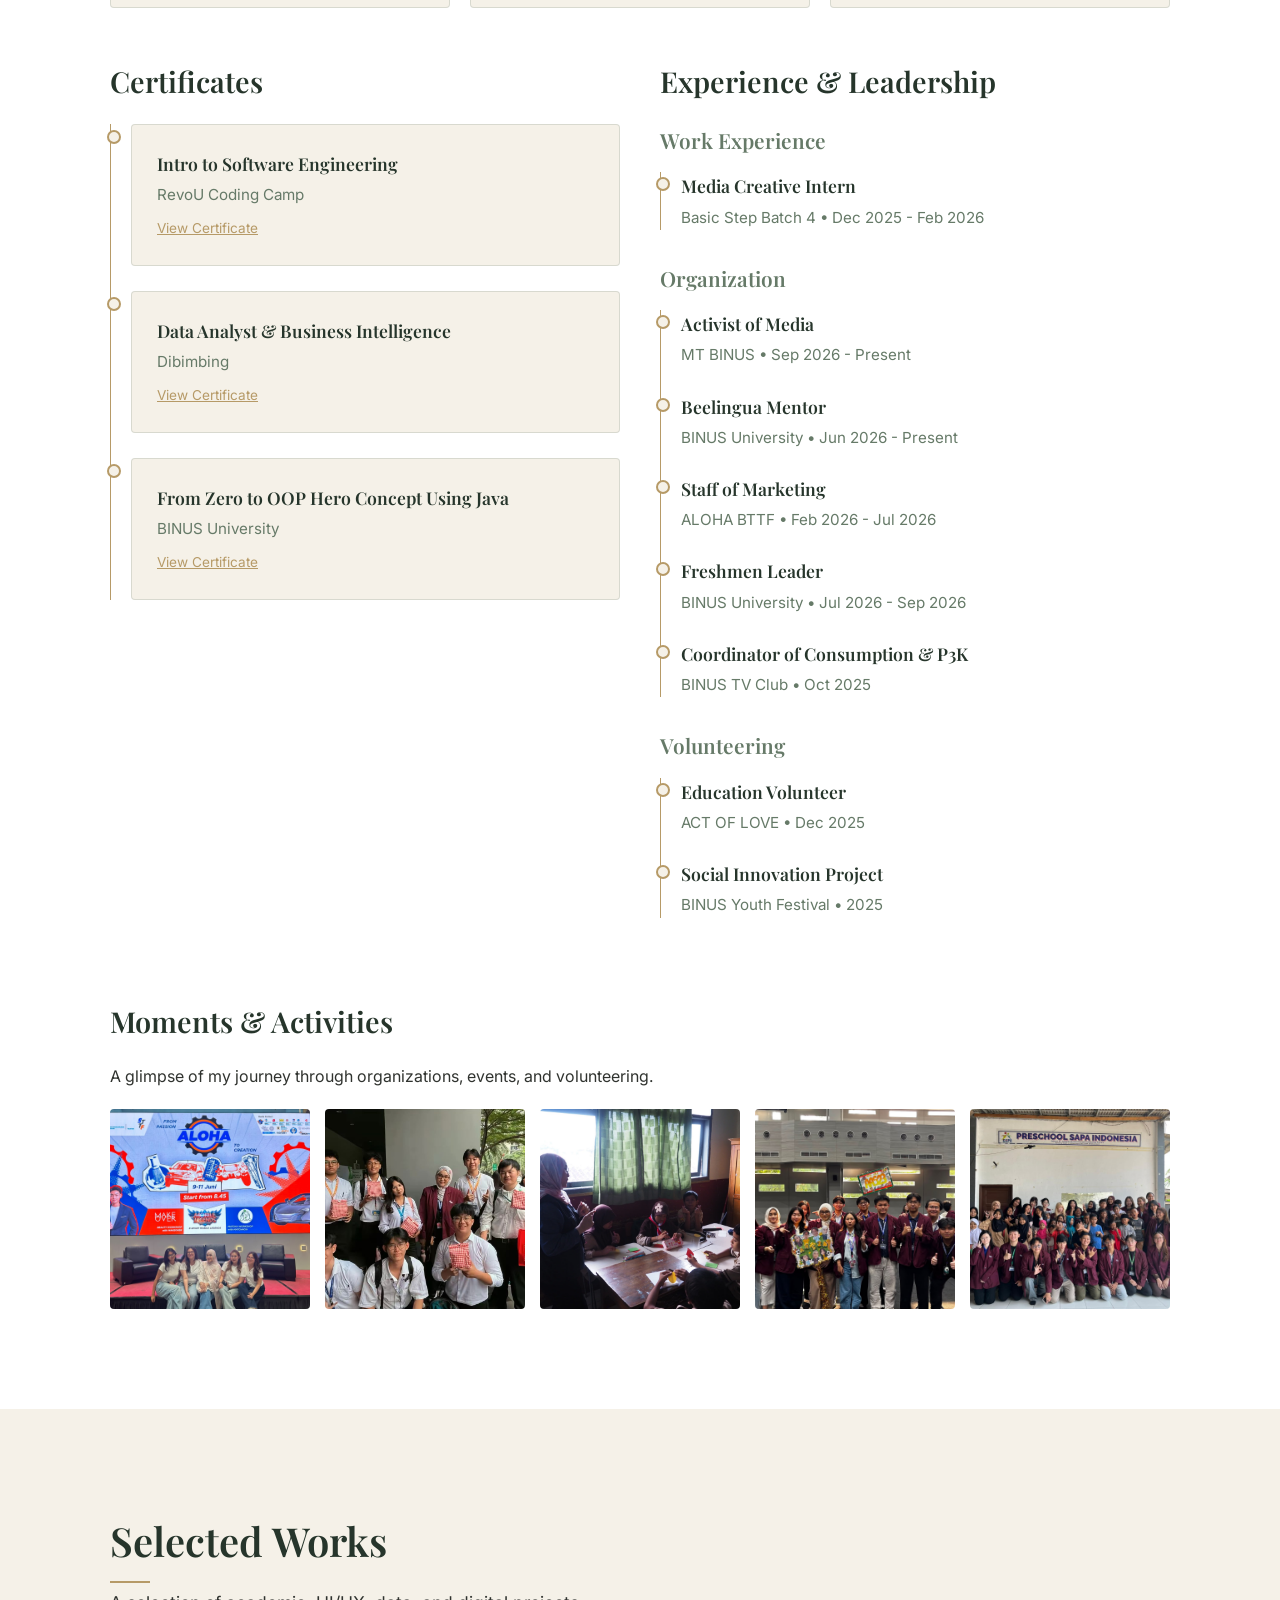
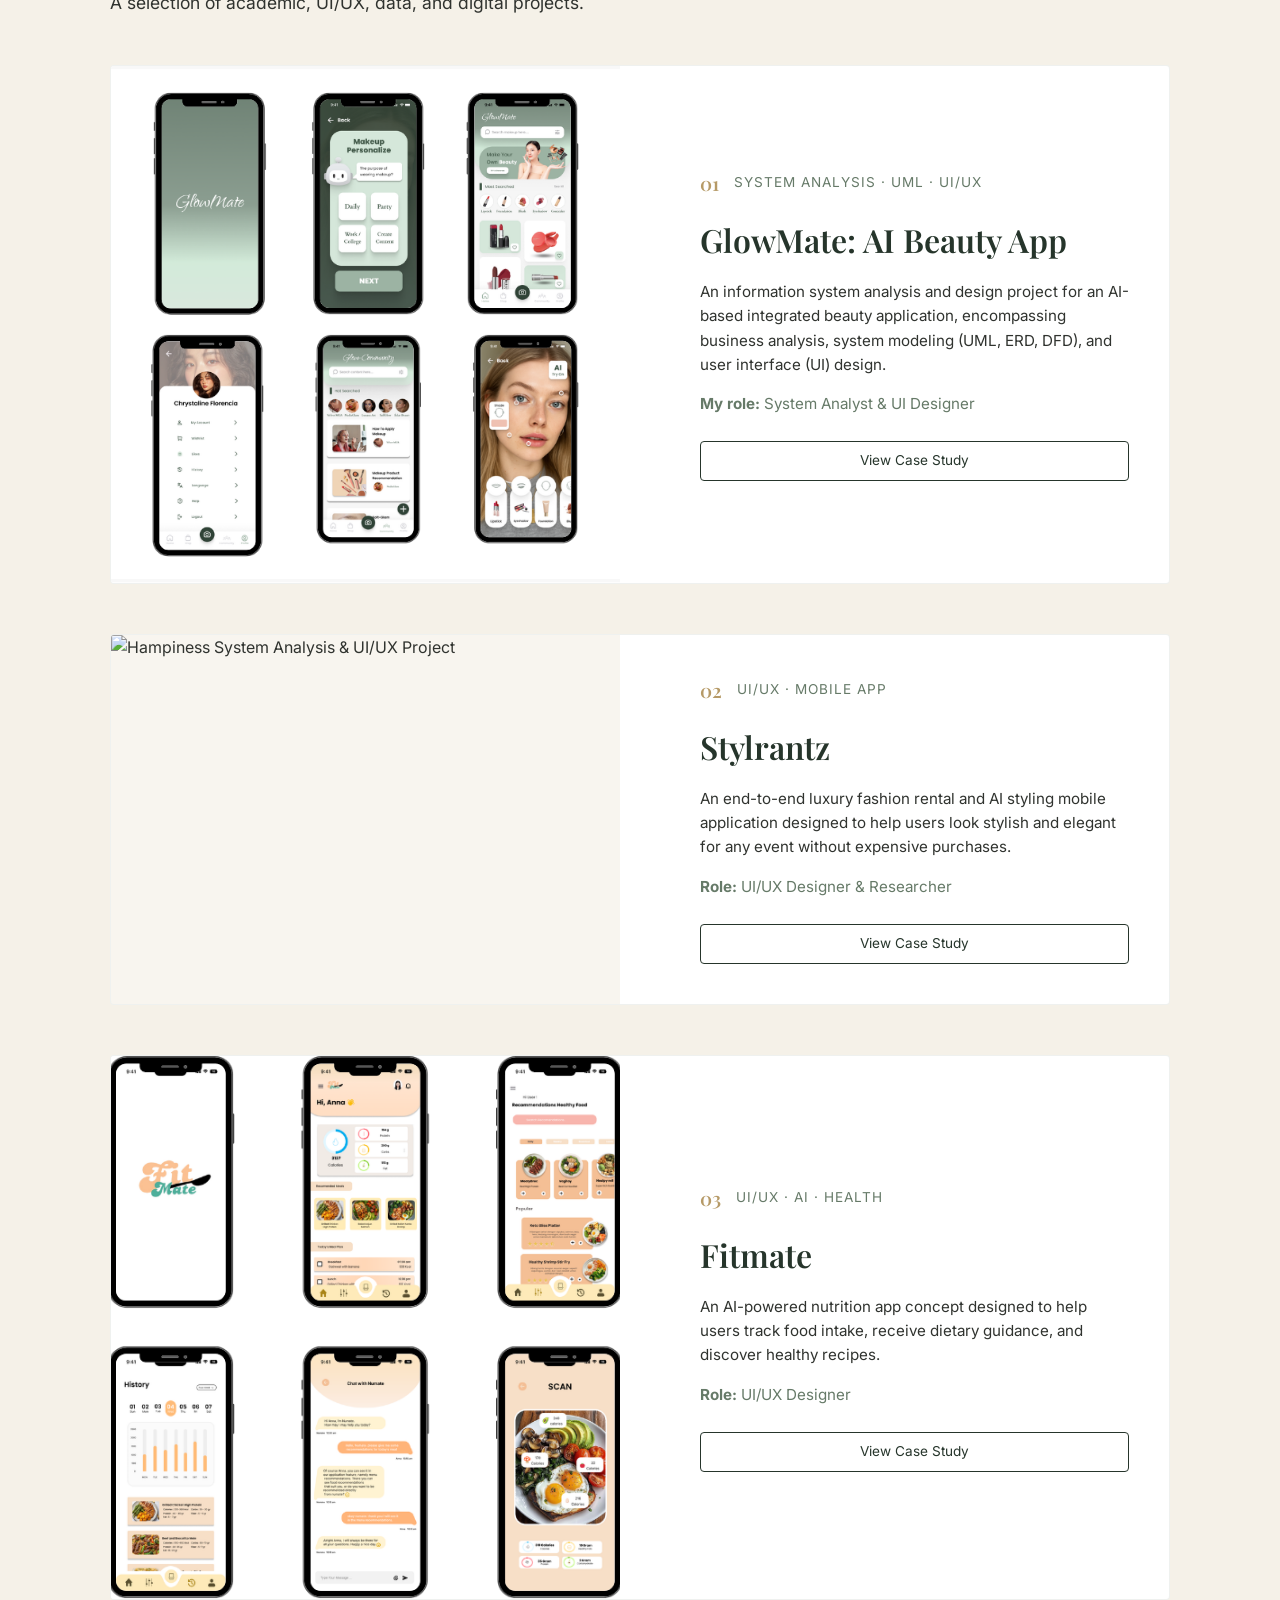
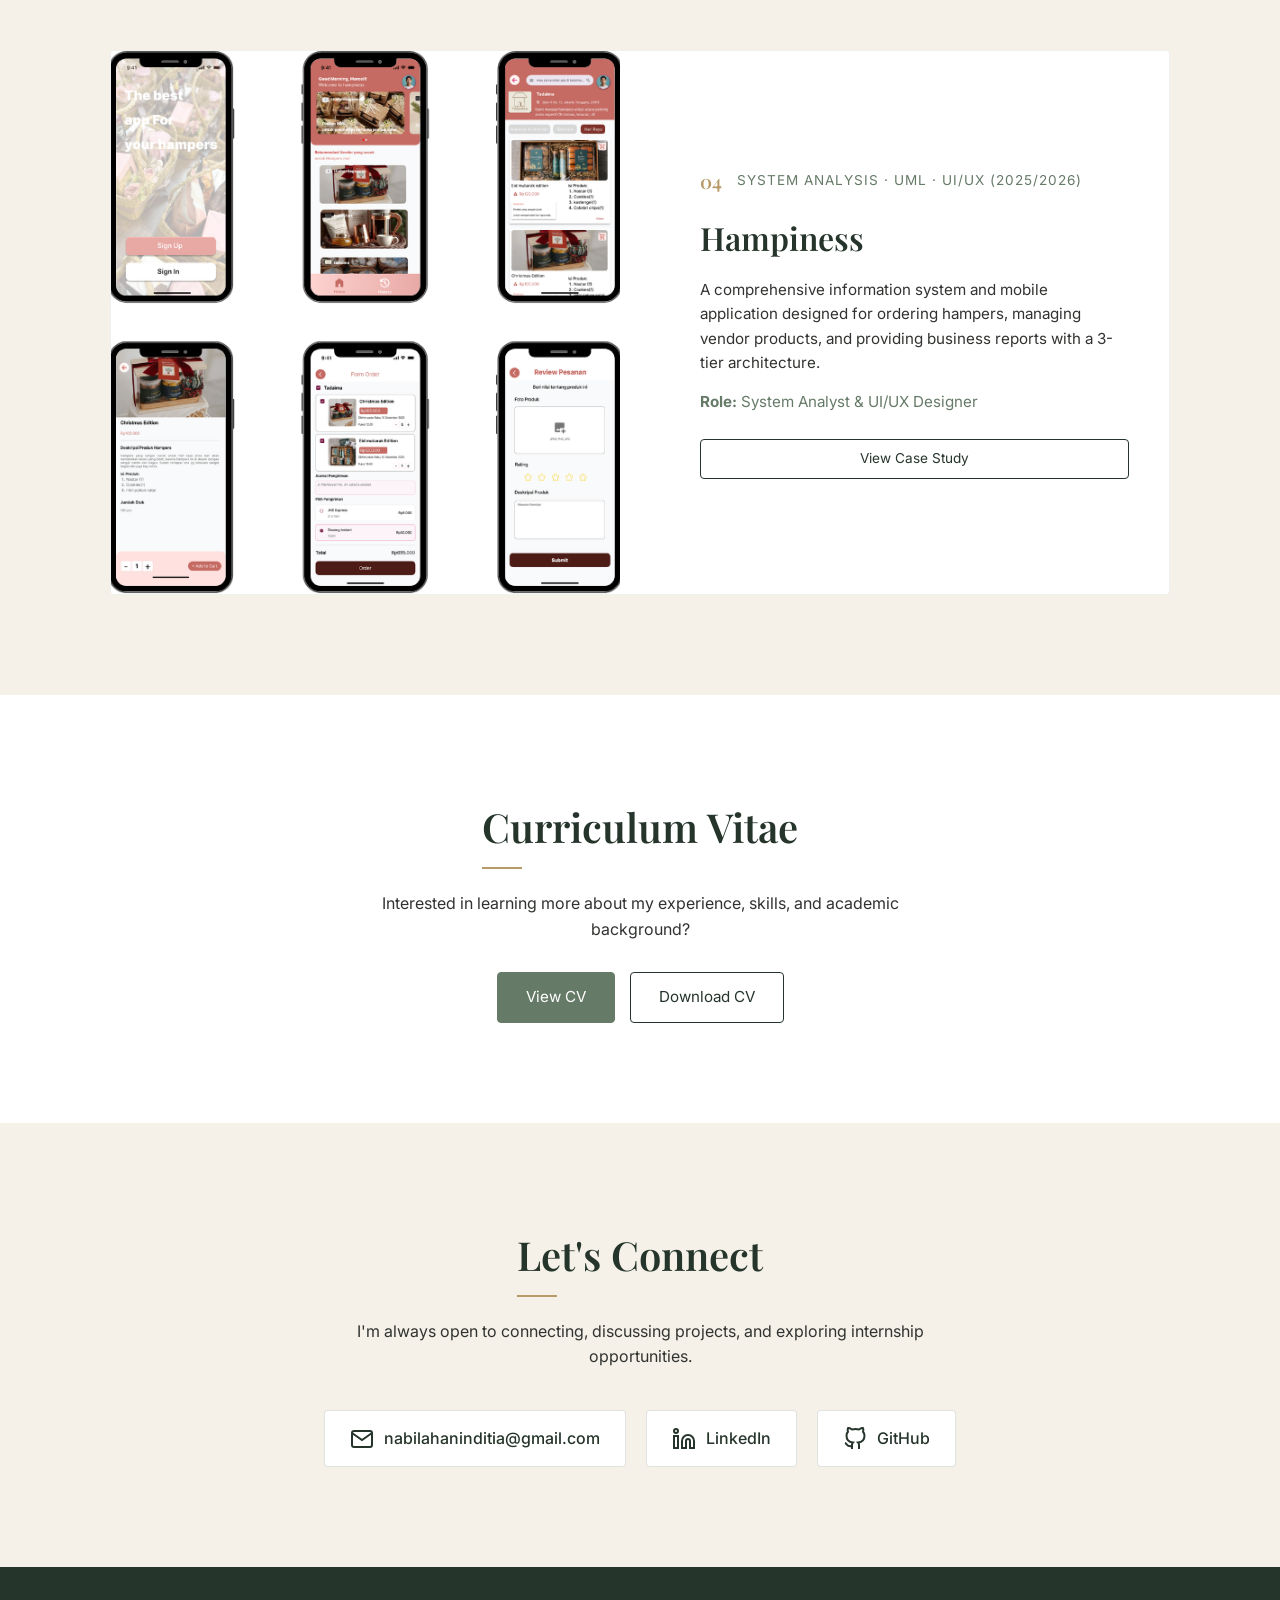
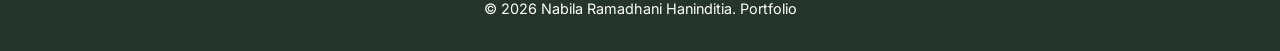
==== commit ce3c2b23: "index.html" ====
--- a/index.html
+++ b/index.html
@@ -53,7 +53,7 @@
                     <p class="focus-areas">Data Analysis · UI/UX Design· System Analyst</p>
                     <div class="hero-buttons">
                         <a href="#portfolio" class="btn btn-primary">View My Portfolio</a>
-                        <a href="assets/Nabila Haninditia_CV.pdf" target="_blank" class="btn btn-outline">View CV</a>
+                        <a href="assets/Nabila_Haninditia_CV.pdf" target="_blank" class="btn btn-outline">View CV</a>
                     </div>
                 </div>
 
@@ -74,7 +74,7 @@
                                 </defs>
                                 <text font-size="11" font-weight="600" fill="#26352B" letter-spacing="1.5">
                                     <textPath href="#circlePath" startOffset="0%">
-                                        DATA &bull; DESIGN &bull; Analysis &bull;
+                                        DATA &bull; DESIGN &bull; STRATEGY &bull;
                                     </textPath>
                                 </text>
                             </svg>
@@ -282,7 +282,34 @@
                                 
                         </div>
                     </div>
+
                     <!-- Project 2 -->
+
+                    <div class="project-card fade-in">
+                        <div class="project-img-wrapper">
+                            <!-- Simpan screenshot cover Hampiness di folder assets, misal namanya hampiness.png -->
+                            <img src="assets/stylrantz.png" alt="Hampiness System Analysis & UI/UX Project">
+                        </div>
+                        <div class="project-content">
+                            <div class="project-meta">
+                                <span class="project-num">02</span>
+                                <span class="project-cat">UI/UX · MOBILE APP</span>
+                            </div>
+                            <h3>Stylrantz</h3>
+                            <p>An end-to-end luxury fashion rental and AI styling mobile application designed to help users look stylish and elegant for any event without expensive purchases.</p>
+
+                            <!-- Detail Anggota Kelompok dari Laporanmu -->
+                            <p class="role">
+                                <strong>Role:</strong> UI/UX Designer & Researcher<br>
+                            </p>
+
+                            <!-- Kamu bisa arahkan ke file PDF laporan Hampiness atau Link Figma-nya -->
+                            <a href="stylrantz.html" class="btn btn-outline btn-sm">View Case Study</a>
+                        </div>
+                    </div>
+
+                
+                    <!-- Project 3 -->
                     <div class="project-card fade-in">
                         <div class="project-img-wrapper">
                             <!-- Masukkan gambar preview Fitmate kamu ke folder assets, misal namanya fitmate.png -->
@@ -290,7 +317,7 @@
                         </div>
                         <div class="project-content">
                             <div class="project-meta">
-                                <span class="project-num">02</span>
+                                <span class="project-num">03</span>
                                 <span class="project-cat">UI/UX · AI · Health </span>
                             </div>
                             <h3>Fitmate</h3>
@@ -316,7 +343,7 @@
                         </div>
                         <div class="project-content">
                             <div class="project-meta">
-                                <span class="project-num">03</span>
+                                <span class="project-num">04</span>
                                 <span class="project-cat">System Analysis · UML · UI/UX (2025/2026)</span>
                             </div>
                             <h3>Hampiness</h3>
@@ -333,26 +360,6 @@
                         </div>
                     </div>
 
-                   <!-- KARTU PROYEK: SUPPLY CHAIN (GAMBAR DI KIRI, TEKS DI KANAN) -->
-                <div class="project-card" style="display: flex; align-items: center; gap: 40px; flex-wrap: wrap;">
-                <!-- Preview Gambar di Kiri -->
-                <div class="project-img-container" style="flex: 1; min-width: 300px;">
-                    <img src="assets/supplychain_dashboard.png" alt="Supply Chain Dashboard Preview" style="width: 100%; height: auto; border-radius: 8px; box-shadow: 0 4px 12px rgba(0,0,0,0.08);">
-                </div>
-                
-                <!-- Teks & Tombol di Kanan -->
-                <div class="project-info" style="flex: 1; min-width: 280px;">
-                    <h3 style="font-size: 2rem; margin-bottom: 15px; color: var(--dark-green);">Global Supply Chain & Procurement Dashboard</h3>
-                    <p style="font-size: 1.1rem; line-height: 1.6; margin-bottom: 25px; color: var(--text-color);">
-                        Enterprise logistics analytics, supplier performance tracking, and automated order fulfillment modeling using robust master data.
-                    </p>
-                    <div>
-                        <div style="margin-top: 25px;">
-    <a href="supplychain.html" class="btn btn-outline" style="display: inline-block; padding: 12px 36px;">View Case Study</a>
-</div>
-                    </div>
-                </div>
-            </div>
                    
         </section>
 
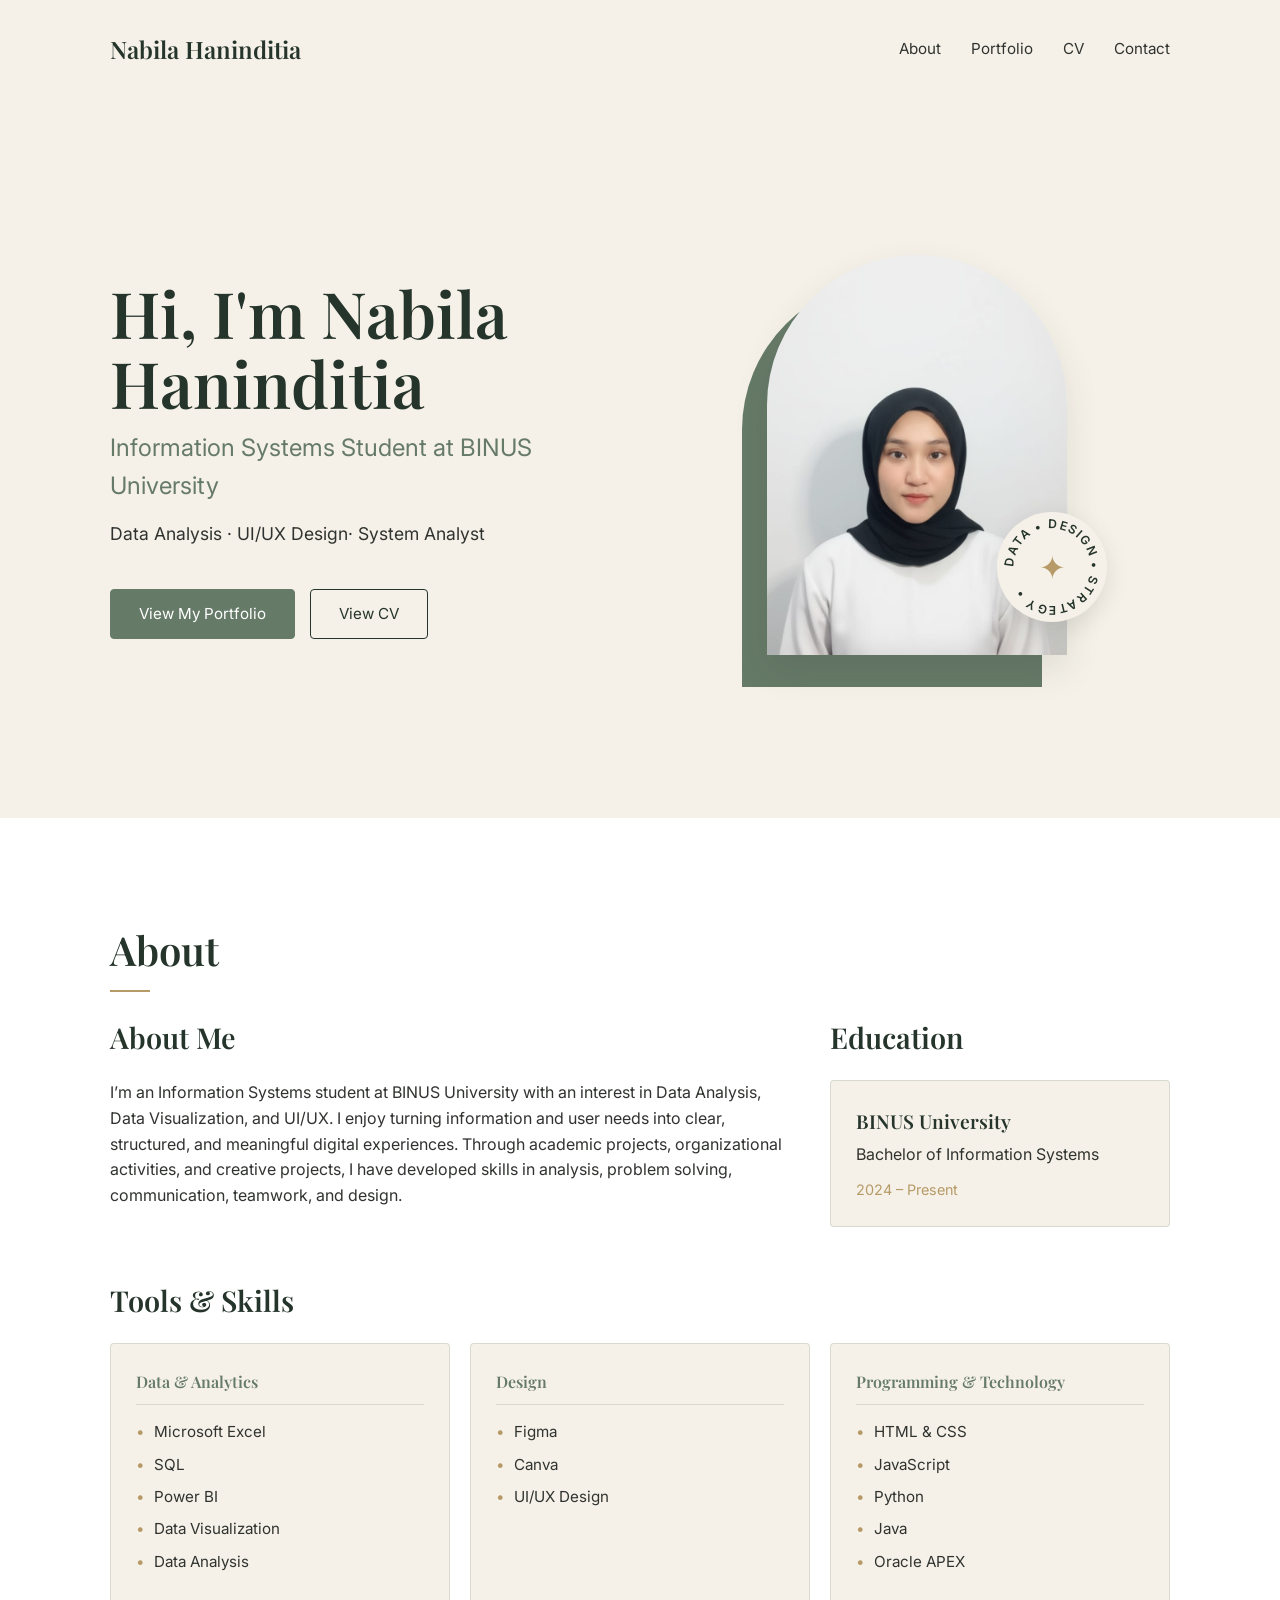
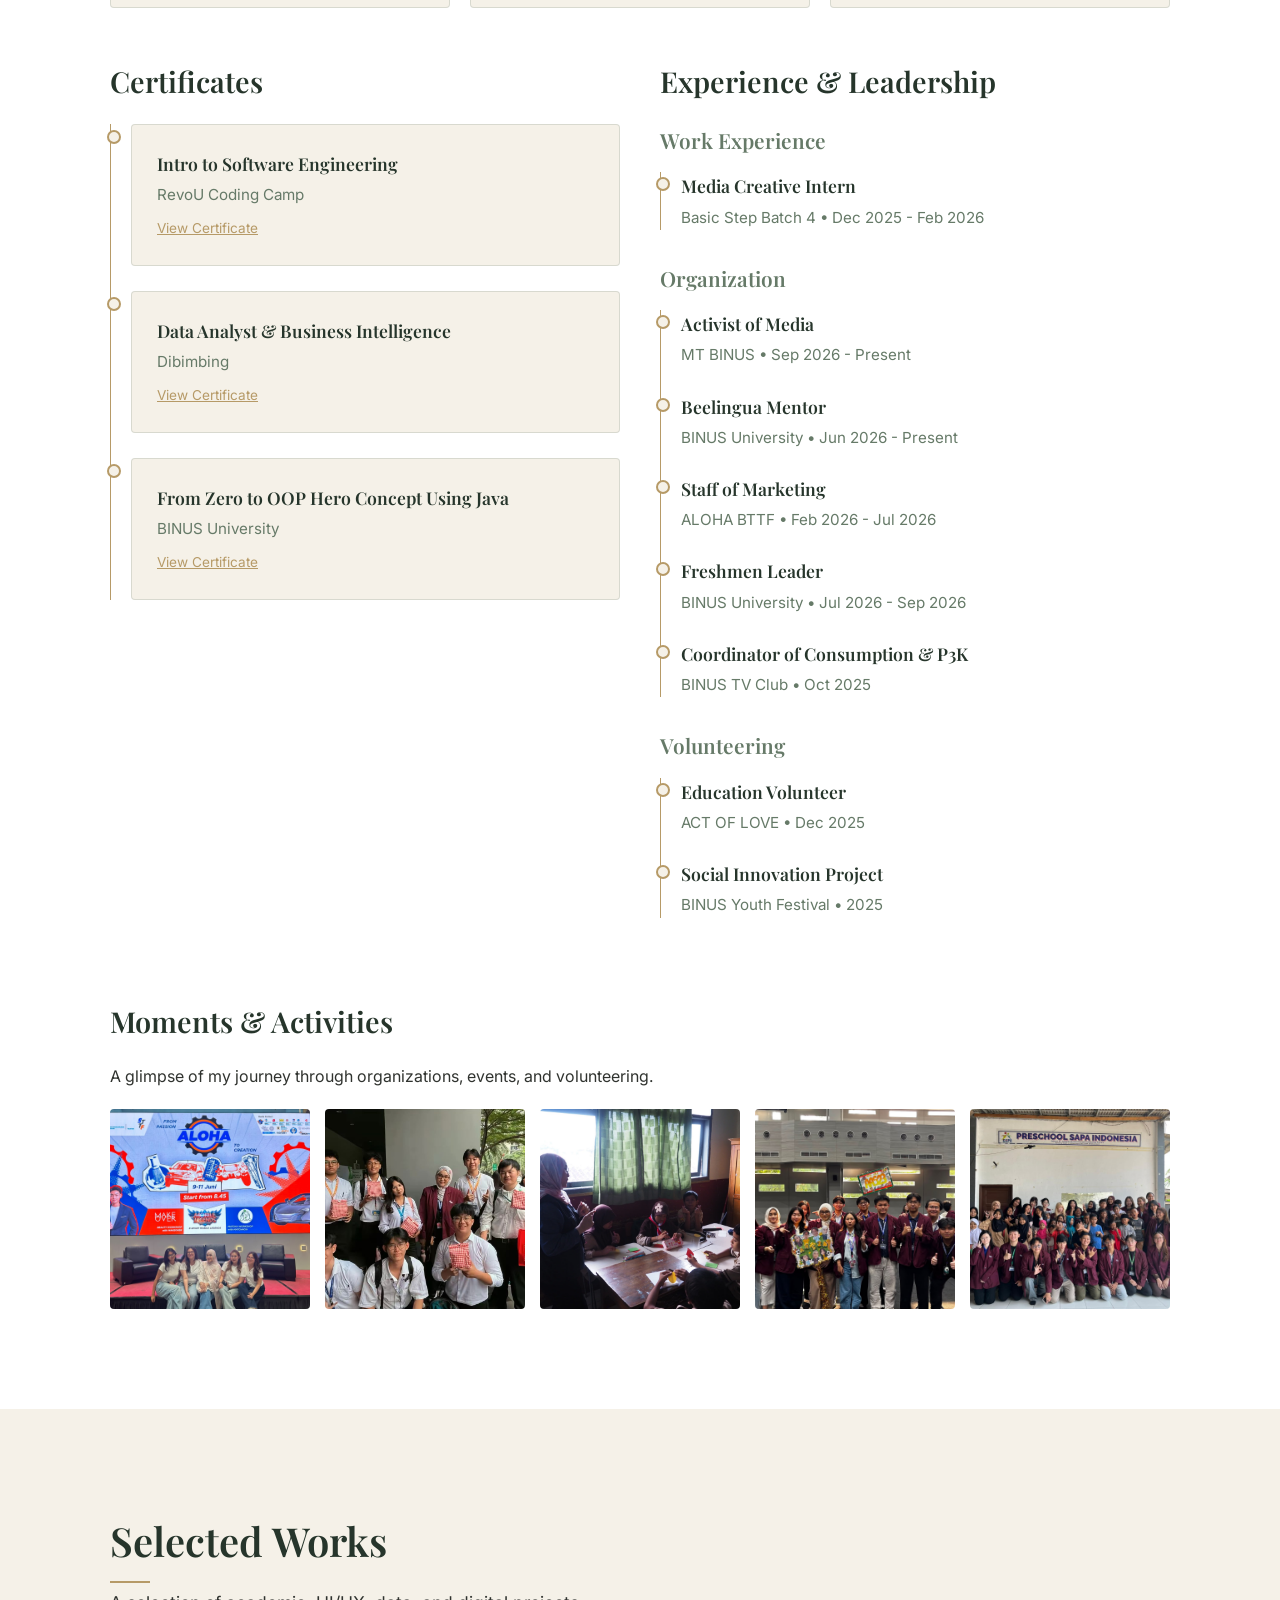
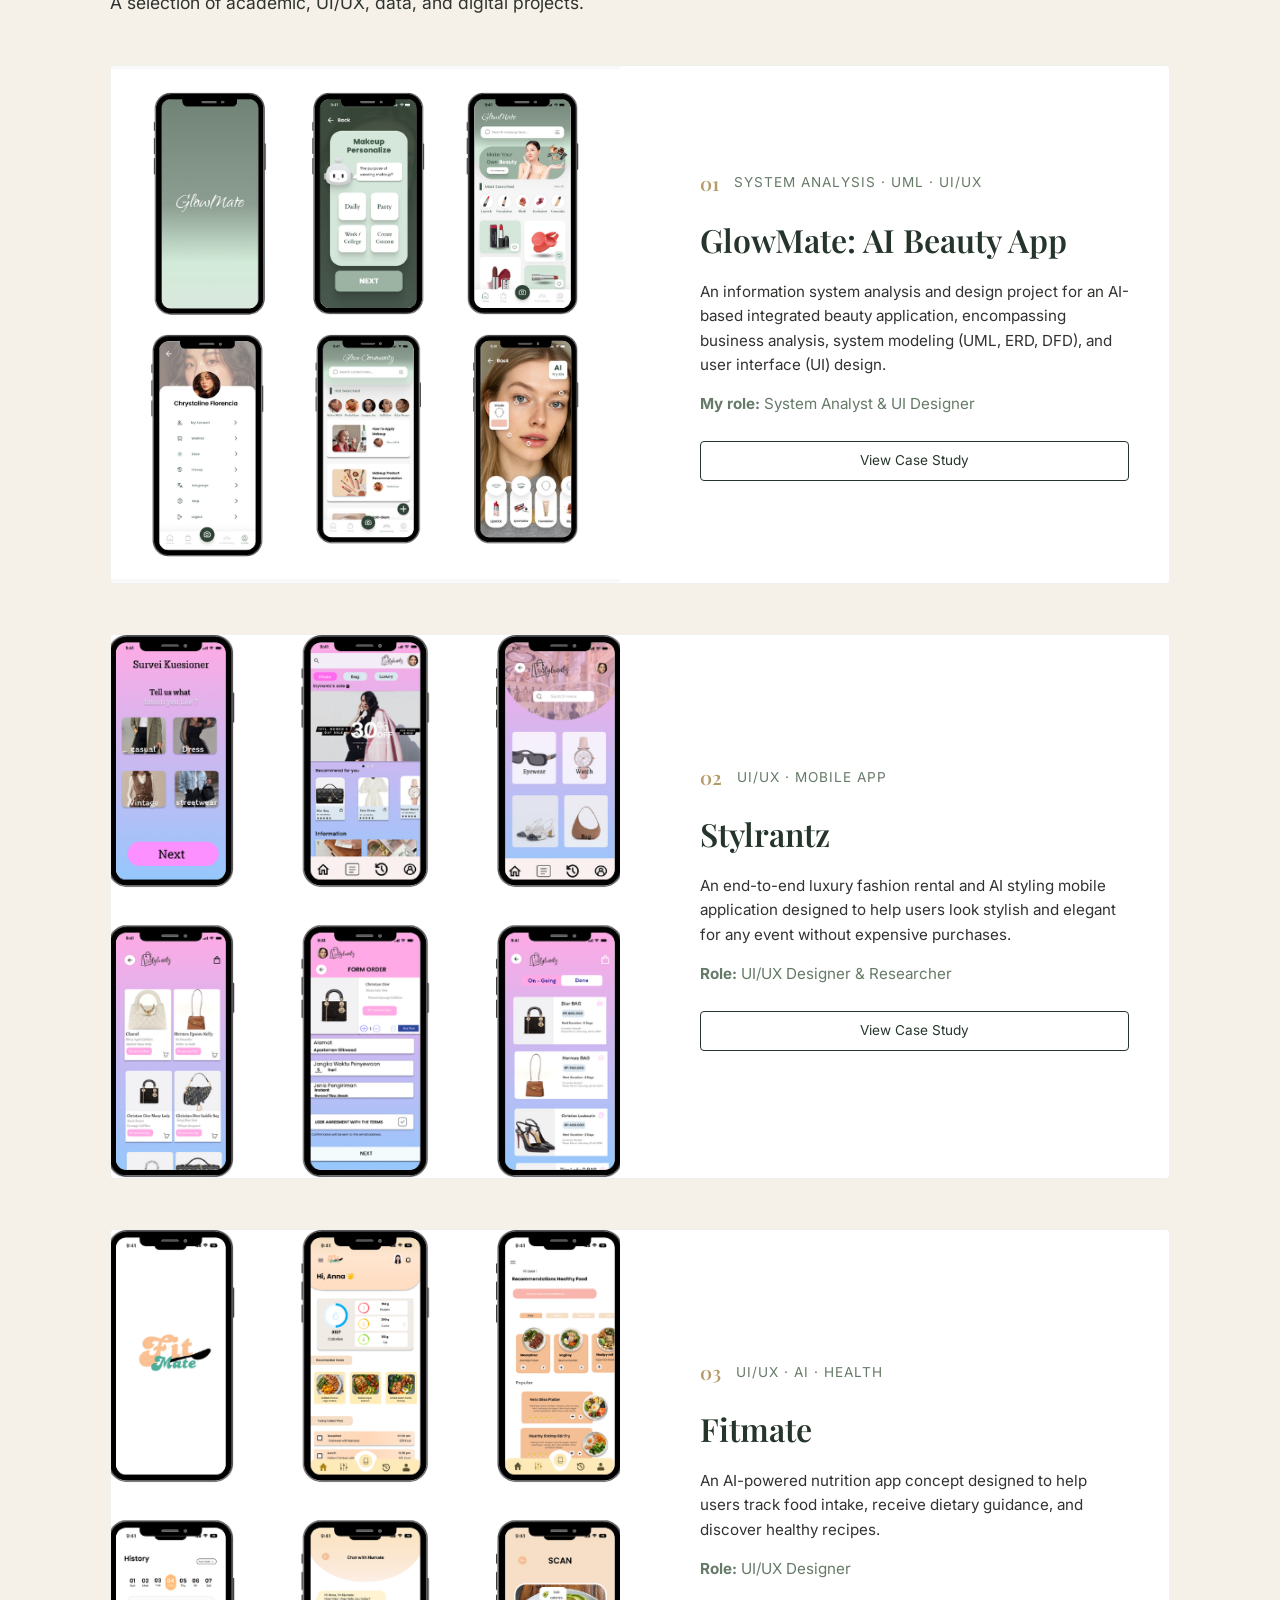
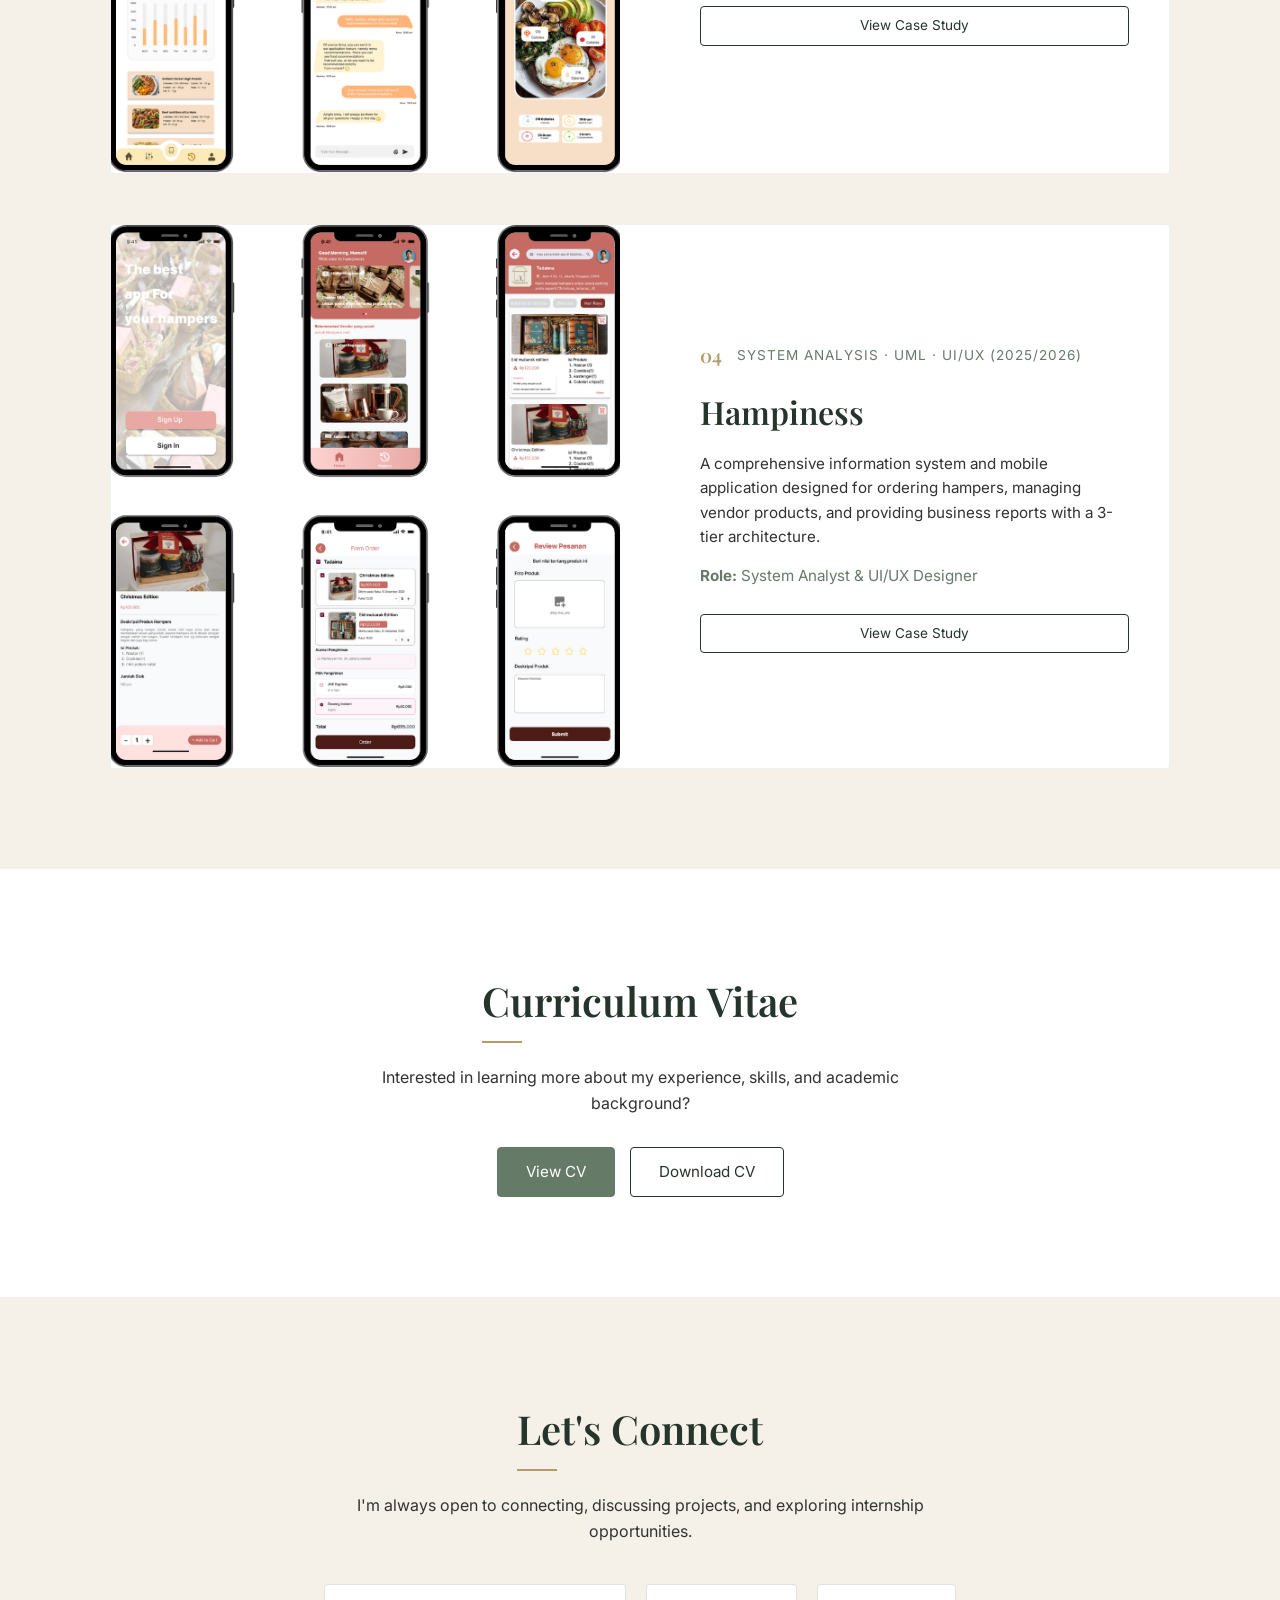
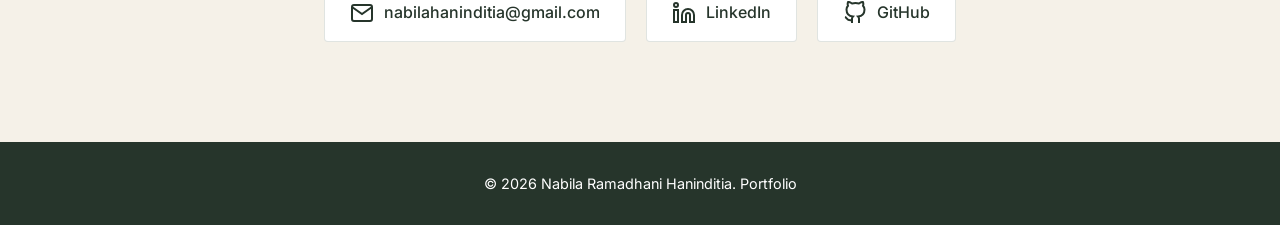
==== commit a3470b18: "Add files via upload" ====
--- a/index.html
+++ b/index.html
@@ -428,4 +428,4 @@
     <script src="script.js"></script>
 </body>
 
-</html>
+</html>
